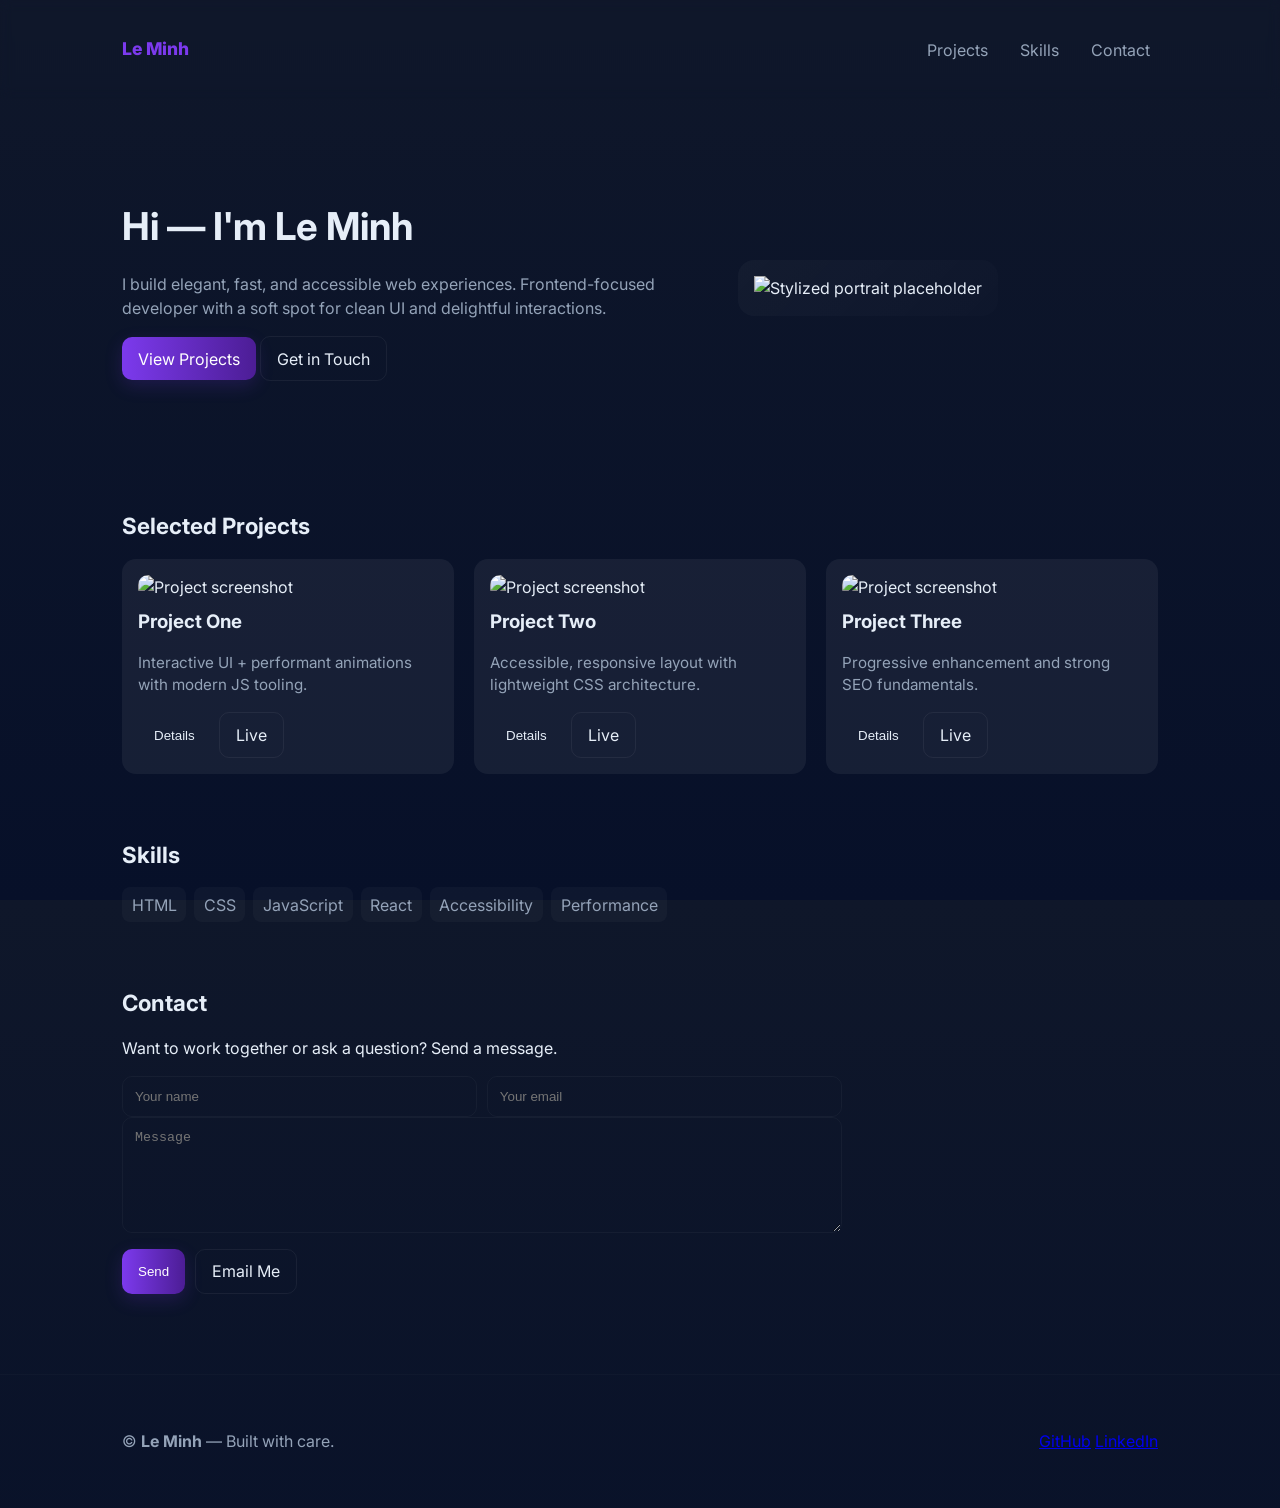
==== index.html @ 00bd438e "initial commit" ====
<!doctype html>
<html lang="en">
<head>
  <meta charset="utf-8" />
  <meta name="viewport" content="width=device-width,initial-scale=1" />
  <title>Le Minh — Portfolio</title>
  <meta name="description" content="Portfolio showcasing projects, skills and contact information." />
  <link rel="preconnect" href="https://fonts.gstatic.com" crossorigin>
  <link href="https://fonts.googleapis.com/css2?family=Inter:wght@300;400;600;800&display=swap" rel="stylesheet">
  <link rel="stylesheet" href="css/styles.css">
</head>
<body>
  <header class="site-header">
    <div class="container header-inner">
      <a class="brand" href="#">Le Minh</a>
      <nav class="nav" id="nav">
        <a href="#projects">Projects</a>
        <a href="#skills">Skills</a>
        <a href="#contact">Contact</a>
      </nav>
      <button id="navToggle" class="nav-toggle" aria-label="Toggle navigation">☰</button>
    </div>
  </header>

  <main>
    <section class="hero">
      <div class="container hero-inner">
        <div class="hero-left">
          <h1 class="name">Hi — I'm Le Minh</h1>
          <p class="lead">I build elegant, fast, and accessible web experiences. Frontend-focused developer with a soft spot for clean UI and delightful interactions.</p>
          <div class="hero-ctas">
            <a class="btn primary" href="#projects">View Projects</a>
            <a class="btn ghost" href="#contact">Get in Touch</a>
          </div>
        </div>
        <div class="hero-right">
          <img src="assets/placeholder.svg" alt="Stylized portrait placeholder" class="hero-illustration">
        </div>
      </div>
    </section>

    <section id="projects" class="projects">
      <div class="container">
        <h2 class="section-title">Selected Projects</h2>
        <div class="projects-grid">
          <article class="card">
            <img src="assets/placeholder.svg" alt="Project screenshot">
            <h3>Project One</h3>
            <p>Interactive UI + performant animations with modern JS tooling.</p>
            <div class="card-actions">
              <button class="btn" data-project="1">Details</button>
              <a class="btn ghost" href="#" target="_blank" rel="noopener">Live</a>
            </div>
          </article>

          <article class="card">
            <img src="assets/placeholder.svg" alt="Project screenshot">
            <h3>Project Two</h3>
            <p>Accessible, responsive layout with lightweight CSS architecture.</p>
            <div class="card-actions">
              <button class="btn" data-project="2">Details</button>
              <a class="btn ghost" href="#" target="_blank" rel="noopener">Live</a>
            </div>
          </article>

          <article class="card">
            <img src="assets/placeholder.svg" alt="Project screenshot">
            <h3>Project Three</h3>
            <p>Progressive enhancement and strong SEO fundamentals.</p>
            <div class="card-actions">
              <button class="btn" data-project="3">Details</button>
              <a class="btn ghost" href="#" target="_blank" rel="noopener">Live</a>
            </div>
          </article>
        </div>
      </div>
    </section>

    <section id="skills" class="skills">
      <div class="container">
        <h2 class="section-title">Skills</h2>
        <div class="skills-list">
          <span class="skill">HTML</span>
          <span class="skill">CSS</span>
          <span class="skill">JavaScript</span>
          <span class="skill">React</span>
          <span class="skill">Accessibility</span>
          <span class="skill">Performance</span>
        </div>
      </div>
    </section>

    <section id="contact" class="contact">
      <div class="container">
        <h2 class="section-title">Contact</h2>
        <p>Want to work together or ask a question? Send a message.</p>
        <form class="contact-form" action="mailto:your-email@example.com" method="post" enctype="text/plain">
          <div class="field-row">
            <input type="text" name="name" placeholder="Your name" required>
            <input type="email" name="email" placeholder="Your email" required>
          </div>
          <textarea name="message" rows="6" placeholder="Message" required></textarea>
          <div class="form-actions">
            <button class="btn primary" type="submit">Send</button>
            <a class="btn ghost" href="mailto:your-email@example.com">Email Me</a>
          </div>
        </form>
      </div>
    </section>
  </main>

  <footer class="site-footer">
    <div class="container footer-inner">
      <span>© <strong>Le Minh</strong> — Built with care.</span>
      <div class="socials">
        <a href="#" aria-label="GitHub">GitHub</a>
        <a href="#" aria-label="LinkedIn">LinkedIn</a>
      </div>
    </div>
  </footer>

  <script src="js/script.js"></script>
</body>
</html>
---- css/styles.css ----
:root{
  --bg-1: #0f172a;
  --bg-2: #071029;
  --accent: #7c3aed;
  --muted: #94a3b8;
  --glass: rgba(255,255,255,0.06);
  --radius: 14px;
  --container: 1100px;
  font-family: 'Inter', system-ui, -apple-system, 'Segoe UI', Roboto, 'Helvetica Neue', Arial;
}
*{box-sizing:border-box}
html,body{height:100%}
body{margin:0;background:linear-gradient(180deg,var(--bg-1),var(--bg-2));color:#e6eef8;line-height:1.5}
.container{max-width:var(--container);margin:0 auto;padding:2rem}
.site-header{backdrop-filter:blur(6px);}
.header-inner{display:flex;align-items:center;justify-content:space-between}
.brand{font-weight:800;color:var(--accent);text-decoration:none;font-size:1.1rem}
.nav{display:flex;gap:1rem}
.nav a{color:var(--muted);text-decoration:none;padding:.35rem .5rem;border-radius:8px}
.nav a:hover{color:#fff;background:rgba(255,255,255,0.03)}
.nav-toggle{display:none;background:none;border:0;color:var(--muted);font-size:1.4rem}

.hero{padding:4rem 0}
.hero-inner{display:grid;grid-template-columns:1fr 420px;gap:2rem;align-items:center}
.name{font-size:2.4rem;margin:.2rem 0}
.lead{color:var(--muted);max-width:56ch}
.hero-illustration{width:100%;border-radius:16px;background:linear-gradient(135deg,rgba(255,255,255,0.03),rgba(255,255,255,0.01));padding:1rem}
.btn{display:inline-block;padding:.6rem 1rem;border-radius:10px;border:0;background:transparent;color:inherit;cursor:pointer;text-decoration:none}
.btn.primary{background:linear-gradient(90deg,var(--accent),#4c1d95);box-shadow:0 6px 18px rgba(124,58,237,0.18);color:white}
.btn.ghost{border:1px solid rgba(255,255,255,0.06)}

.section-title{font-size:1.4rem;margin:0 0 1rem 0}
.projects-grid{display:grid;grid-template-columns:repeat(3,1fr);gap:1.25rem}
.card{background:var(--glass);padding:1rem;border-radius:var(--radius);transition:transform .22s ease,box-shadow .22s ease}
.card img{width:100%;height:140px;object-fit:cover;border-radius:10px}
.card h3{margin:.6rem 0 .25rem}
.card p{color:var(--muted);font-size:.95rem}
.card:hover{transform:translateY(-6px);box-shadow:0 14px 40px rgba(2,6,23,0.6)}
.card-actions{display:flex;gap:.5rem;margin-top:.6rem}

.skills-list{display:flex;flex-wrap:wrap;gap:.5rem}
.skill{background:rgba(255,255,255,0.03);padding:.35rem .6rem;border-radius:8px;color:var(--muted)}

.contact-form{max-width:720px;margin-top:1rem}
.field-row{display:flex;gap:.6rem}
.contact-form input,.contact-form textarea{width:100%;padding:.75rem;border-radius:10px;border:1px solid rgba(255,255,255,0.04);background:transparent;color:inherit}
.form-actions{display:flex;gap:.6rem;margin-top:.6rem}

.site-footer{padding:1.4rem 0;border-top:1px solid rgba(255,255,255,0.02);margin-top:3rem}
.footer-inner{display:flex;justify-content:space-between;align-items:center;color:var(--muted)}

@media (max-width:980px){
  .hero-inner{grid-template-columns:1fr}
  .projects-grid{grid-template-columns:repeat(2,1fr)}
}
@media (max-width:640px){
  .nav{display:none}
  .nav-toggle{display:block}
  .projects-grid{grid-template-columns:1fr}
  .header-inner{gap:1rem}
  .container{padding:1rem}
}

/* small entrance animation */
.hero, .projects, .skills, .contact{animation:fadeUp .6s ease both}
@keyframes fadeUp{from{opacity:0;transform:translateY(8px)}to{opacity:1;transform:none}}
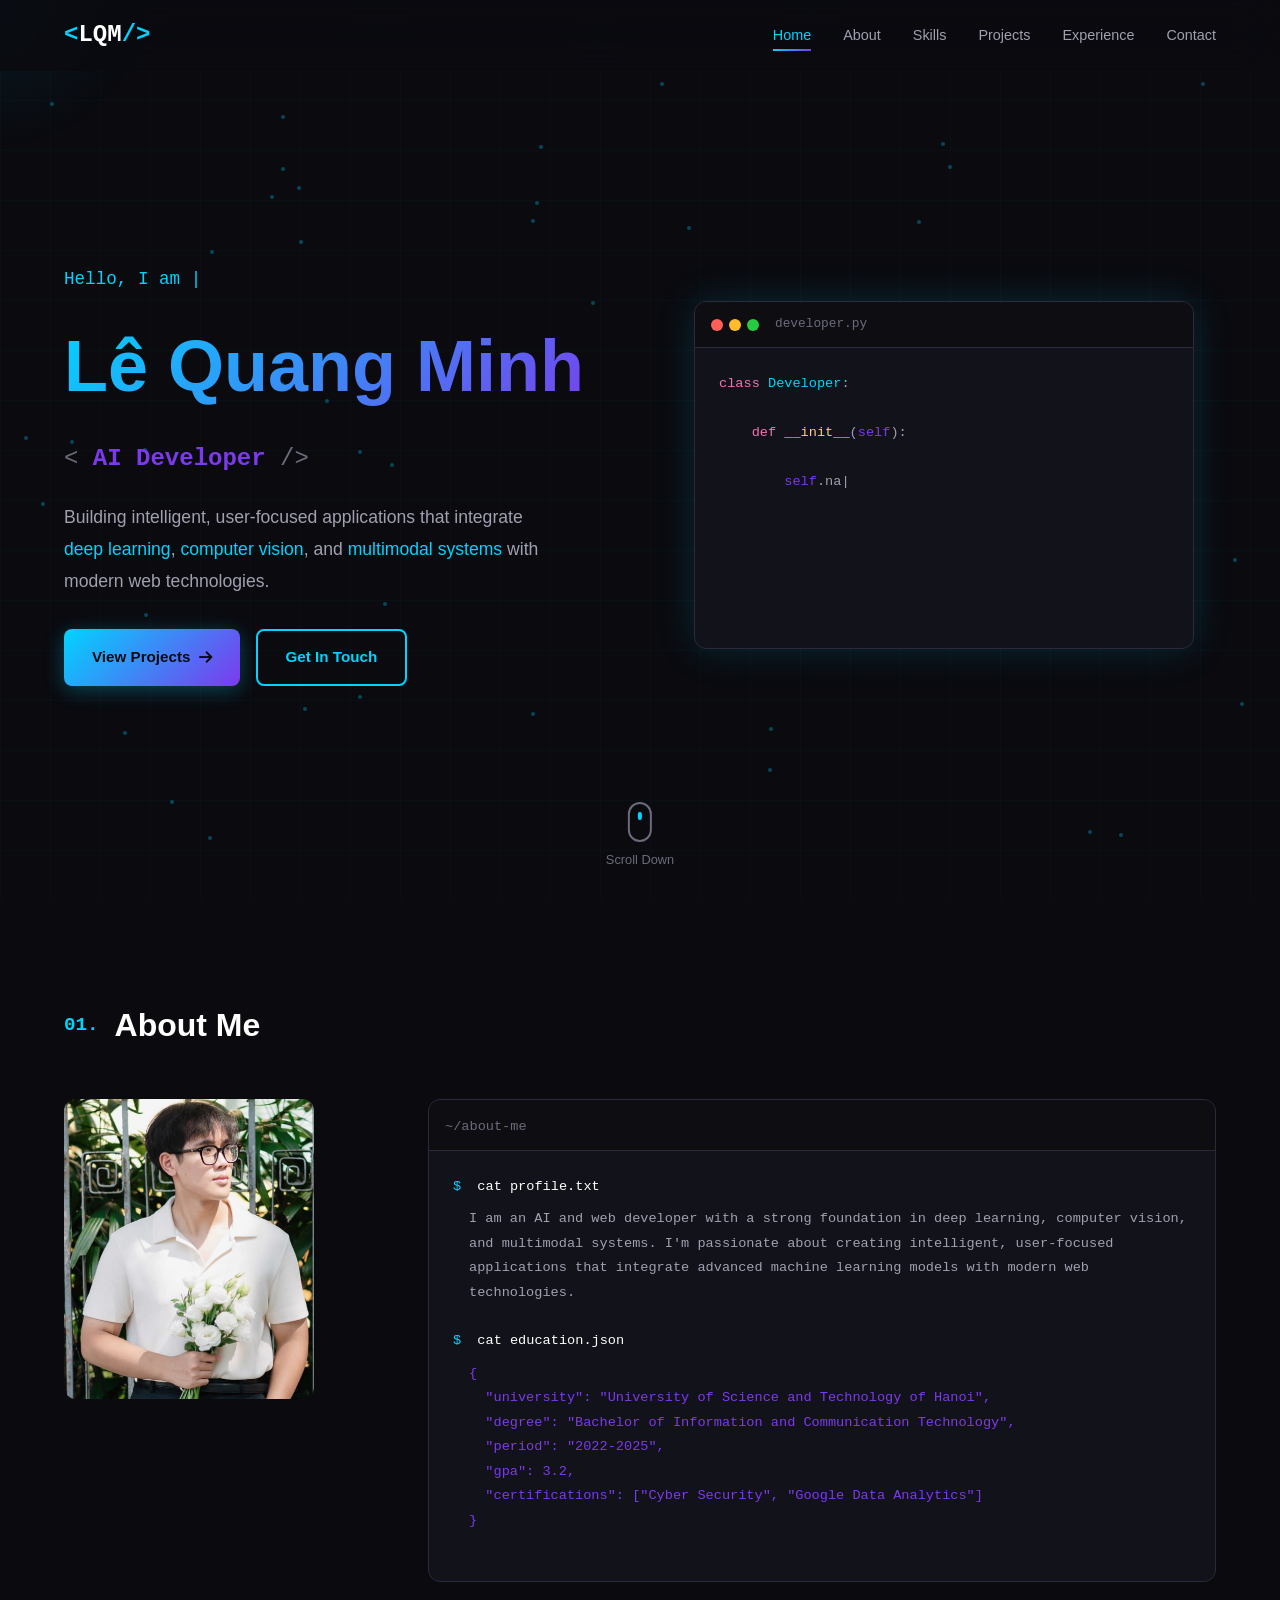
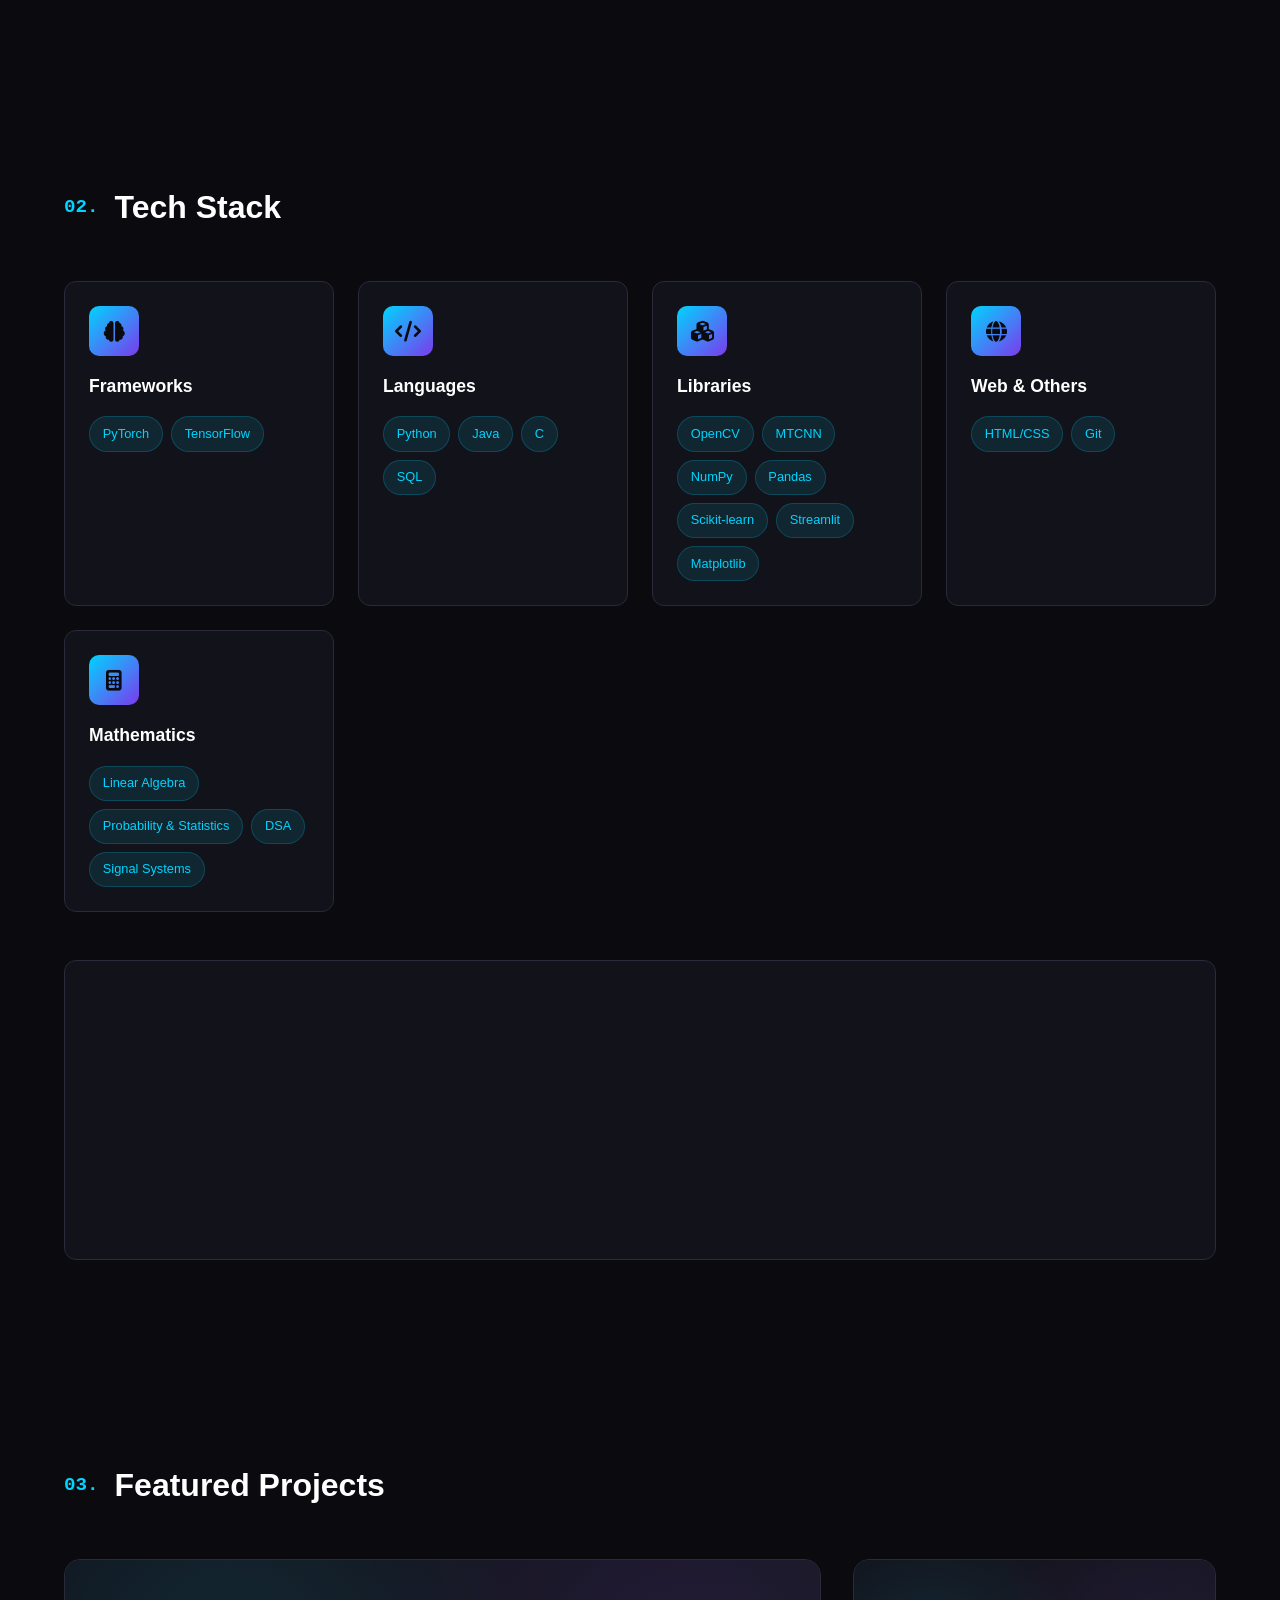
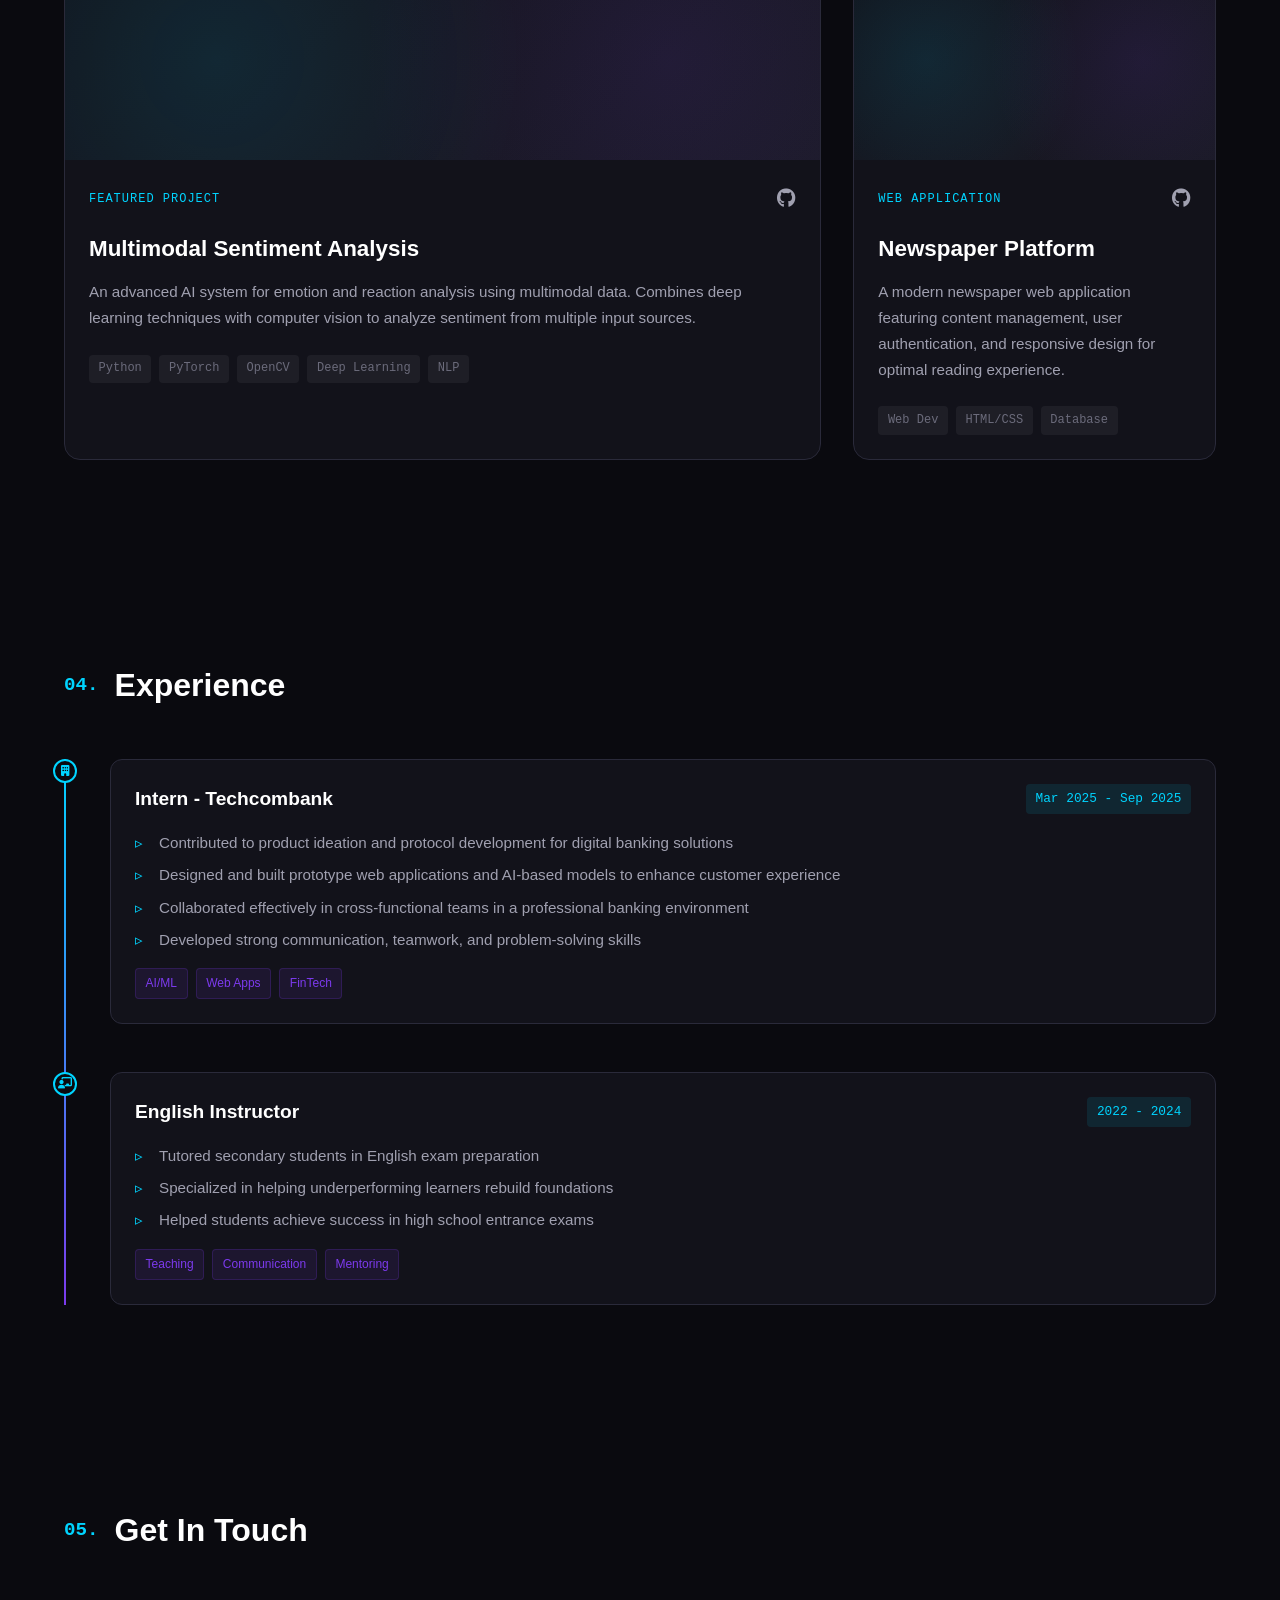
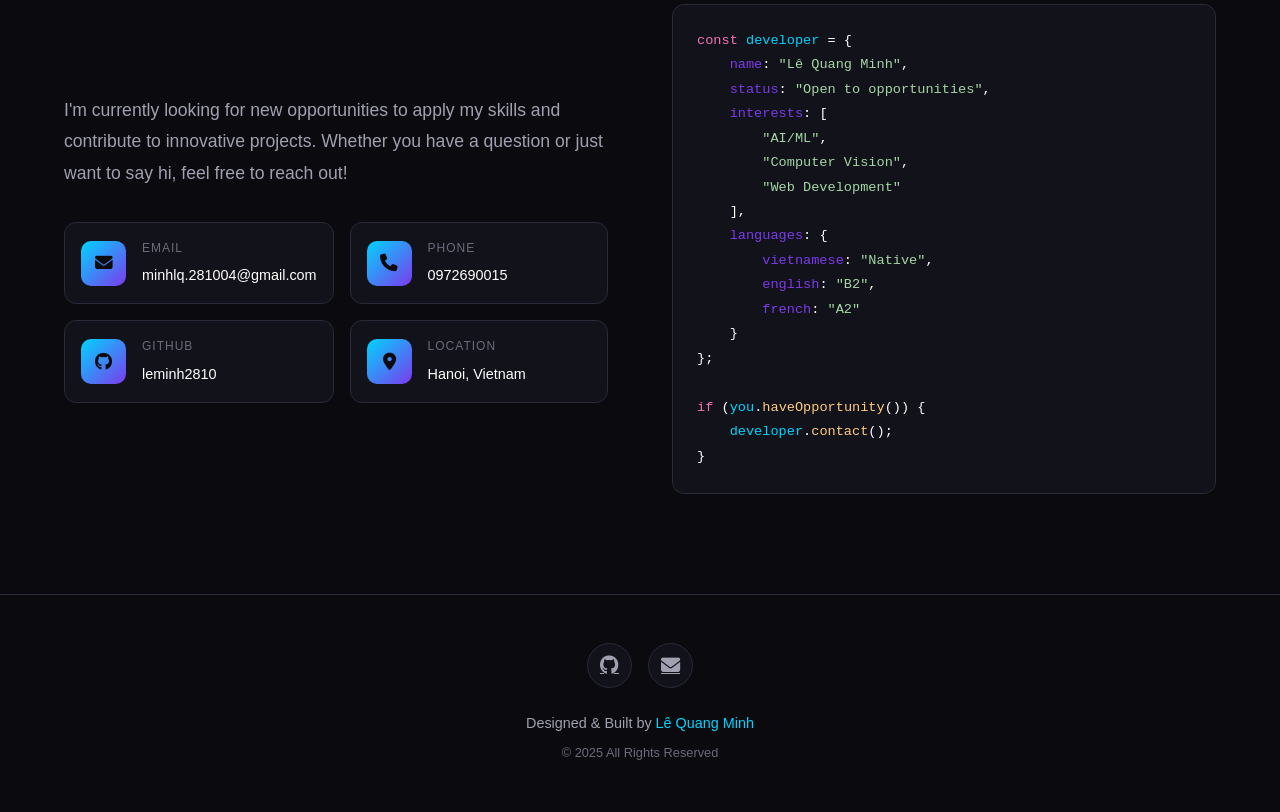
==== commit 73be90d5: "Inital Commit" ====
--- a/index.html
+++ b/index.html
@@ -1,124 +1,449 @@
-<!doctype html>
+<!DOCTYPE html>
 <html lang="en">
 <head>
-  <meta charset="utf-8" />
-  <meta name="viewport" content="width=device-width,initial-scale=1" />
-  <title>Le Minh — Portfolio</title>
-  <meta name="description" content="Portfolio showcasing projects, skills and contact information." />
-  <link rel="preconnect" href="https://fonts.gstatic.com" crossorigin>
-  <link href="https://fonts.googleapis.com/css2?family=Inter:wght@300;400;600;800&display=swap" rel="stylesheet">
-  <link rel="stylesheet" href="css/styles.css">
+    <meta charset="UTF-8">
+    <meta name="viewport" content="width=device-width, initial-scale=1.0">
+    <title>Lê Quang Minh | AI & Web Developer</title>
+    <link rel="stylesheet" href="styles.css">
+    <link href="https://fonts.googleapis.com/css2?family=Space+Grotesk:wght@300;400;500;600;700&family=JetBrains+Mono:wght@400;500&display=swap" rel="stylesheet">
+    <link rel="stylesheet" href="https://cdnjs.cloudflare.com/ajax/libs/font-awesome/6.4.0/css/all.min.css">
 </head>
 <body>
-  <header class="site-header">
-    <div class="container header-inner">
-      <a class="brand" href="#">Le Minh</a>
-      <nav class="nav" id="nav">
-        <a href="#projects">Projects</a>
-        <a href="#skills">Skills</a>
-        <a href="#contact">Contact</a>
-      </nav>
-      <button id="navToggle" class="nav-toggle" aria-label="Toggle navigation">☰</button>
+    <!-- Animated Background -->
+    <div class="bg-animation">
+        <div class="particles" id="particles"></div>
+        <div class="grid-overlay"></div>
     </div>
-  </header>
-
-  <main>
-    <section class="hero">
-      <div class="container hero-inner">
-        <div class="hero-left">
-          <h1 class="name">Hi — I'm Le Minh</h1>
-          <p class="lead">I build elegant, fast, and accessible web experiences. Frontend-focused developer with a soft spot for clean UI and delightful interactions.</p>
-          <div class="hero-ctas">
-            <a class="btn primary" href="#projects">View Projects</a>
-            <a class="btn ghost" href="#contact">Get in Touch</a>
-          </div>
-        </div>
-        <div class="hero-right">
-          <img src="assets/placeholder.svg" alt="Stylized portrait placeholder" class="hero-illustration">
-        </div>
-      </div>
-    </section>
-
-    <section id="projects" class="projects">
-      <div class="container">
-        <h2 class="section-title">Selected Projects</h2>
-        <div class="projects-grid">
-          <article class="card">
-            <img src="assets/placeholder.svg" alt="Project screenshot">
-            <h3>Project One</h3>
-            <p>Interactive UI + performant animations with modern JS tooling.</p>
-            <div class="card-actions">
-              <button class="btn" data-project="1">Details</button>
-              <a class="btn ghost" href="#" target="_blank" rel="noopener">Live</a>
-            </div>
-          </article>
-
-          <article class="card">
-            <img src="assets/placeholder.svg" alt="Project screenshot">
-            <h3>Project Two</h3>
-            <p>Accessible, responsive layout with lightweight CSS architecture.</p>
-            <div class="card-actions">
-              <button class="btn" data-project="2">Details</button>
-              <a class="btn ghost" href="#" target="_blank" rel="noopener">Live</a>
-            </div>
-          </article>
-
-          <article class="card">
-            <img src="assets/placeholder.svg" alt="Project screenshot">
-            <h3>Project Three</h3>
-            <p>Progressive enhancement and strong SEO fundamentals.</p>
-            <div class="card-actions">
-              <button class="btn" data-project="3">Details</button>
-              <a class="btn ghost" href="#" target="_blank" rel="noopener">Live</a>
-            </div>
-          </article>
-        </div>
-      </div>
-    </section>
-
-    <section id="skills" class="skills">
-      <div class="container">
-        <h2 class="section-title">Skills</h2>
-        <div class="skills-list">
-          <span class="skill">HTML</span>
-          <span class="skill">CSS</span>
-          <span class="skill">JavaScript</span>
-          <span class="skill">React</span>
-          <span class="skill">Accessibility</span>
-          <span class="skill">Performance</span>
-        </div>
-      </div>
-    </section>
-
-    <section id="contact" class="contact">
-      <div class="container">
-        <h2 class="section-title">Contact</h2>
-        <p>Want to work together or ask a question? Send a message.</p>
-        <form class="contact-form" action="mailto:your-email@example.com" method="post" enctype="text/plain">
-          <div class="field-row">
-            <input type="text" name="name" placeholder="Your name" required>
-            <input type="email" name="email" placeholder="Your email" required>
-          </div>
-          <textarea name="message" rows="6" placeholder="Message" required></textarea>
-          <div class="form-actions">
-            <button class="btn primary" type="submit">Send</button>
-            <a class="btn ghost" href="mailto:your-email@example.com">Email Me</a>
-          </div>
-        </form>
-      </div>
-    </section>
-  </main>
-
-  <footer class="site-footer">
-    <div class="container footer-inner">
-      <span>© <strong>Le Minh</strong> — Built with care.</span>
-      <div class="socials">
-        <a href="#" aria-label="GitHub">GitHub</a>
-        <a href="#" aria-label="LinkedIn">LinkedIn</a>
-      </div>
-    </div>
-  </footer>
-
-  <script src="js/script.js"></script>
+
+    <!-- Navigation -->
+    <nav class="navbar" id="navbar">
+        <div class="nav-logo">
+            <span class="logo-bracket">&lt;</span>LQM<span class="logo-bracket">/&gt;</span>
+        </div>
+        <ul class="nav-links">
+            <li><a href="#home" class="nav-link active">Home</a></li>
+            <li><a href="#about" class="nav-link">About</a></li>
+            <li><a href="#skills" class="nav-link">Skills</a></li>
+            <li><a href="#projects" class="nav-link">Projects</a></li>
+            <li><a href="#experience" class="nav-link">Experience</a></li>
+            <li><a href="#contact" class="nav-link">Contact</a></li>
+        </ul>
+        <div class="nav-toggle" id="navToggle">
+            <span></span>
+            <span></span>
+            <span></span>
+        </div>
+    </nav>
+
+    <!-- Hero Section -->
+    <section id="home" class="hero">
+        <div class="hero-content">
+            <div class="hero-text">
+                <p class="hero-greeting">
+                    <span class="typing-text" id="greeting"></span>
+                    <span class="cursor">|</span>
+                </p>
+                <h1 class="hero-name glitch" data-text="Lê Quang Minh">Lê Quang Minh</h1>
+                <div class="hero-titles">
+                    <span class="title-tag">&lt;</span>
+                    <span class="rotating-title" id="rotatingTitle">AI Developer</span>
+                    <span class="title-tag">/&gt;</span>
+                </div>
+                <p class="hero-description">
+                    Building intelligent, user-focused applications that integrate 
+                    <span class="highlight">deep learning</span>, 
+                    <span class="highlight">computer vision</span>, and 
+                    <span class="highlight">multimodal systems</span> 
+                    with modern web technologies.
+                </p>
+                <div class="hero-cta">
+                    <a href="#projects" class="btn btn-primary">
+                        <span>View Projects</span>
+                        <i class="fas fa-arrow-right"></i>
+                    </a>
+                    <a href="#contact" class="btn btn-secondary">
+                        <span>Get In Touch</span>
+                    </a>
+                </div>
+            </div>
+            <div class="hero-visual">
+                <div class="code-window">
+                    <div class="window-header">
+                        <div class="window-dots">
+                            <span class="dot red"></span>
+                            <span class="dot yellow"></span>
+                            <span class="dot green"></span>
+                        </div>
+                        <span class="window-title">developer.py</span>
+                    </div>
+                    <div class="window-content">
+                        <pre><code id="codeAnimation"></code></pre>
+                    </div>
+                </div>
+            </div>
+        </div>
+        <div class="scroll-indicator">
+            <div class="mouse">
+                <div class="wheel"></div>
+            </div>
+            <span>Scroll Down</span>
+        </div>
+    </section>
+
+    <!-- About Section -->
+    <section id="about" class="about section">
+        <div class="container">
+            <h2 class="section-title">
+                <span class="title-number">01.</span>
+                About Me
+            </h2>
+            <div class="about-content">
+                <div class="about-image">
+                    <div class="image-frame">
+                        <div class="frame-corner top-left"></div>
+                        <div class="frame-corner top-right"></div>
+                        <div class="frame-corner bottom-left"></div>
+                        <div class="frame-corner bottom-right"></div>
+                        <img src="tacv.jpg" alt="Lê Quang Minh" class="profile-image">
+                    </div>
+                </div>
+                <div class="about-text">
+                    <div class="terminal-window">
+                        <div class="terminal-header">
+                            <span class="terminal-title">~/about-me</span>
+                        </div>
+                        <div class="terminal-body">
+                            <p><span class="prompt">$</span> cat profile.txt</p>
+                            <p class="output">
+                                I am an AI and web developer with a strong foundation in deep learning, 
+                                computer vision, and multimodal systems. I'm passionate about creating 
+                                intelligent, user-focused applications that integrate advanced machine 
+                                learning models with modern web technologies.
+                            </p>
+                            <p><span class="prompt">$</span> cat education.json</p>
+                            <div class="output json-output">
+                                <p>{</p>
+                                <p>&nbsp;&nbsp;"university": "University of Science and Technology of Hanoi",</p>
+                                <p>&nbsp;&nbsp;"degree": "Bachelor of Information and Communication Technology",</p>
+                                <p>&nbsp;&nbsp;"period": "2022-2025",</p>
+                                <p>&nbsp;&nbsp;"gpa": 3.2,</p>
+                                <p>&nbsp;&nbsp;"certifications": ["Cyber Security", "Google Data Analytics"]</p>
+                                <p>}</p>
+                            </div>
+                        </div>
+                    </div>
+                </div>
+            </div>
+        </div>
+    </section>
 </body>
 </html>
+
+    <!-- Skills Section -->
+    <section id="skills" class="skills section">
+        <div class="container">
+            <h2 class="section-title">
+                <span class="title-number">02.</span>
+                Tech Stack
+            </h2>
+            <div class="skills-grid">
+                <div class="skill-category" data-aos="fade-up">
+                    <div class="category-icon">
+                        <i class="fas fa-brain"></i>
+                    </div>
+                    <h3>Frameworks</h3>
+                    <div class="skill-tags">
+                        <span class="skill-tag" data-level="90">PyTorch</span>
+                        <span class="skill-tag" data-level="85">TensorFlow</span>
+                    </div>
+                </div>
+                <div class="skill-category" data-aos="fade-up" data-aos-delay="100">
+                    <div class="category-icon">
+                        <i class="fas fa-code"></i>
+                    </div>
+                    <h3>Languages</h3>
+                    <div class="skill-tags">
+                        <span class="skill-tag" data-level="95">Python</span>
+                        <span class="skill-tag" data-level="80">Java</span>
+                        <span class="skill-tag" data-level="75">C</span>
+                        <span class="skill-tag" data-level="85">SQL</span>
+                    </div>
+                </div>
+                <div class="skill-category" data-aos="fade-up" data-aos-delay="200">
+                    <div class="category-icon">
+                        <i class="fas fa-cubes"></i>
+                    </div>
+                    <h3>Libraries</h3>
+                    <div class="skill-tags">
+                        <span class="skill-tag" data-level="90">OpenCV</span>
+                        <span class="skill-tag" data-level="85">MTCNN</span>
+                        <span class="skill-tag" data-level="88">NumPy</span>
+                        <span class="skill-tag" data-level="85">Pandas</span>
+                        <span class="skill-tag" data-level="80">Scikit-learn</span>
+                        <span class="skill-tag" data-level="75">Streamlit</span>
+                        <span class="skill-tag" data-level="80">Matplotlib</span>
+                    </div>
+                </div>
+                <div class="skill-category" data-aos="fade-up" data-aos-delay="300">
+                    <div class="category-icon">
+                        <i class="fas fa-globe"></i>
+                    </div>
+                    <h3>Web & Others</h3>
+                    <div class="skill-tags">
+                        <span class="skill-tag" data-level="80">HTML/CSS</span>
+                        <span class="skill-tag" data-level="75">Git</span>
+                    </div>
+                </div>
+                <div class="skill-category" data-aos="fade-up" data-aos-delay="400">
+                    <div class="category-icon">
+                        <i class="fas fa-calculator"></i>
+                    </div>
+                    <h3>Mathematics</h3>
+                    <div class="skill-tags">
+                        <span class="skill-tag">Linear Algebra</span>
+                        <span class="skill-tag">Probability & Statistics</span>
+                        <span class="skill-tag">DSA</span>
+                        <span class="skill-tag">Signal Systems</span>
+                    </div>
+                </div>
+            </div>
+            
+            <!-- Interactive Skill Visualization -->
+            <div class="skill-visualization">
+                <canvas id="skillCanvas"></canvas>
+            </div>
+        </div>
+    </section>
+
+    <!-- Projects Section -->
+    <section id="projects" class="projects section">
+        <div class="container">
+            <h2 class="section-title">
+                <span class="title-number">03.</span>
+                Featured Projects
+            </h2>
+            <div class="projects-grid">
+                <!-- Project 1 -->
+                <div class="project-card featured" data-aos="fade-up">
+                    <div class="project-image">
+                        <div class="project-overlay">
+                            <div class="overlay-content">
+                                <i class="fas fa-brain"></i>
+                            </div>
+                        </div>
+                        <div class="project-bg-pattern"></div>
+                    </div>
+                    <div class="project-content">
+                        <div class="project-header">
+                            <span class="project-label">Featured Project</span>
+                            <div class="project-links">
+                                <a href="https://github.com/leminh2810/Mutimodal-Sentiment-Analysis-for-Emotion-and-Reaction" target="_blank" class="project-link" title="View on GitHub">
+                                    <i class="fab fa-github"></i>
+                                </a>
+                            </div>
+                        </div>
+                        <h3 class="project-title">Multimodal Sentiment Analysis</h3>
+                        <p class="project-description">
+                            An advanced AI system for emotion and reaction analysis using multimodal data. 
+                            Combines deep learning techniques with computer vision to analyze sentiment 
+                            from multiple input sources.
+                        </p>
+                        <div class="project-tech">
+                            <span>Python</span>
+                            <span>PyTorch</span>
+                            <span>OpenCV</span>
+                            <span>Deep Learning</span>
+                            <span>NLP</span>
+                        </div>
+                    </div>
+                </div>
+
+                <!-- Project 2 -->
+                <div class="project-card" data-aos="fade-up" data-aos-delay="100">
+                    <div class="project-image">
+                        <div class="project-overlay">
+                            <div class="overlay-content">
+                                <i class="fas fa-newspaper"></i>
+                            </div>
+                        </div>
+                        <div class="project-bg-pattern"></div>
+                    </div>
+                    <div class="project-content">
+                        <div class="project-header">
+                            <span class="project-label">Web Application</span>
+                            <div class="project-links">
+                                <a href="https://github.com/leminh2810/Newspaper" target="_blank" class="project-link" title="View on GitHub">
+                                    <i class="fab fa-github"></i>
+                                </a>
+                            </div>
+                        </div>
+                        <h3 class="project-title">Newspaper Platform</h3>
+                        <p class="project-description">
+                            A modern newspaper web application featuring content management, 
+                            user authentication, and responsive design for optimal reading experience.
+                        </p>
+                        <div class="project-tech">
+                            <span>Web Dev</span>
+                            <span>HTML/CSS</span>
+                            <span>Database</span>
+                        </div>
+                    </div>
+                </div>
+            </div>
+        </div>
+    </section>
+
+    <!-- Experience Section -->
+    <section id="experience" class="experience section">
+        <div class="container">
+            <h2 class="section-title">
+                <span class="title-number">04.</span>
+                Experience
+            </h2>
+            <div class="timeline">
+                <div class="timeline-item" data-aos="fade-right">
+                    <div class="timeline-marker">
+                        <i class="fas fa-building"></i>
+                    </div>
+                    <div class="timeline-content">
+                        <div class="timeline-header">
+                            <h3>Intern - Techcombank</h3>
+                            <span class="timeline-date">Mar 2025 - Sep 2025</span>
+                        </div>
+                        <ul class="timeline-details">
+                            <li>Contributed to product ideation and protocol development for digital banking solutions</li>
+                            <li>Designed and built prototype web applications and AI-based models to enhance customer experience</li>
+                            <li>Collaborated effectively in cross-functional teams in a professional banking environment</li>
+                            <li>Developed strong communication, teamwork, and problem-solving skills</li>
+                        </ul>
+                        <div class="timeline-tags">
+                            <span>AI/ML</span>
+                            <span>Web Apps</span>
+                            <span>FinTech</span>
+                        </div>
+                    </div>
+                </div>
+                <div class="timeline-item" data-aos="fade-left">
+                    <div class="timeline-marker">
+                        <i class="fas fa-chalkboard-teacher"></i>
+                    </div>
+                    <div class="timeline-content">
+                        <div class="timeline-header">
+                            <h3>English Instructor</h3>
+                            <span class="timeline-date">2022 - 2024</span>
+                        </div>
+                        <ul class="timeline-details">
+                            <li>Tutored secondary students in English exam preparation</li>
+                            <li>Specialized in helping underperforming learners rebuild foundations</li>
+                            <li>Helped students achieve success in high school entrance exams</li>
+                        </ul>
+                        <div class="timeline-tags">
+                            <span>Teaching</span>
+                            <span>Communication</span>
+                            <span>Mentoring</span>
+                        </div>
+                    </div>
+                </div>
+            </div>
+        </div>
+    </section>
+
+    <!-- Contact Section -->
+    <section id="contact" class="contact section">
+        <div class="container">
+            <h2 class="section-title">
+                <span class="title-number">05.</span>
+                Get In Touch
+            </h2>
+            <div class="contact-content">
+                <div class="contact-info">
+                    <p class="contact-intro">
+                        I'm currently looking for new opportunities to apply my skills and contribute to innovative projects. 
+                        Whether you have a question or just want to say hi, feel free to reach out!
+                    </p>
+                    <div class="contact-cards">
+                        <a href="mailto:minhlq.281004@gmail.com" class="contact-card">
+                            <div class="card-icon">
+                                <i class="fas fa-envelope"></i>
+                            </div>
+                            <div class="card-content">
+                                <span class="card-label">Email</span>
+                                <span class="card-value">minhlq.281004@gmail.com</span>
+                            </div>
+                        </a>
+                        <a href="tel:0972690015" class="contact-card">
+                            <div class="card-icon">
+                                <i class="fas fa-phone"></i>
+                            </div>
+                            <div class="card-content">
+                                <span class="card-label">Phone</span>
+                                <span class="card-value">0972690015</span>
+                            </div>
+                        </a>
+                        <a href="https://github.com/leminh2810" target="_blank" class="contact-card">
+                            <div class="card-icon">
+                                <i class="fab fa-github"></i>
+                            </div>
+                            <div class="card-content">
+                                <span class="card-label">GitHub</span>
+                                <span class="card-value">leminh2810</span>
+                            </div>
+                        </a>
+                        <div class="contact-card">
+                            <div class="card-icon">
+                                <i class="fas fa-map-marker-alt"></i>
+                            </div>
+                            <div class="card-content">
+                                <span class="card-label">Location</span>
+                                <span class="card-value">Hanoi, Vietnam</span>
+                            </div>
+                        </div>
+                    </div>
+                </div>
+                <div class="contact-visual">
+                    <div class="code-block">
+                        <pre><code><span class="keyword">const</span> <span class="variable">developer</span> = {
+    <span class="property">name</span>: <span class="string">"Lê Quang Minh"</span>,
+    <span class="property">status</span>: <span class="string">"Open to opportunities"</span>,
+    <span class="property">interests</span>: [
+        <span class="string">"AI/ML"</span>,
+        <span class="string">"Computer Vision"</span>,
+        <span class="string">"Web Development"</span>
+    ],
+    <span class="property">languages</span>: {
+        <span class="property">vietnamese</span>: <span class="string">"Native"</span>,
+        <span class="property">english</span>: <span class="string">"B2"</span>,
+        <span class="property">french</span>: <span class="string">"A2"</span>
+    }
+};
+
+<span class="keyword">if</span> (<span class="variable">you</span>.<span class="method">haveOpportunity</span>()) {
+    <span class="variable">developer</span>.<span class="method">contact</span>();
+}</code></pre>
+                    </div>
+                </div>
+            </div>
+        </div>
+    </section>
+
+    <!-- Footer -->
+    <footer class="footer">
+        <div class="footer-content">
+            <div class="social-links">
+                <a href="https://github.com/leminh2810" target="_blank" class="social-link">
+                    <i class="fab fa-github"></i>
+                </a>
+                <a href="mailto:minhlq.281004@gmail.com" class="social-link">
+                    <i class="fas fa-envelope"></i>
+                </a>
+            </div>
+            <p class="footer-text">
+                Designed & Built by <span class="highlight">Lê Quang Minh</span>
+            </p>
+            <p class="footer-copyright">© 2025 All Rights Reserved</p>
+        </div>
+    </footer>
+
+    <script src="script.js"></script>
+</body>
+</html>
--- a/styles.css
+++ b/styles.css
@@ -0,0 +1,1108 @@
+/* ===== CSS Variables ===== */
+:root {
+    --primary: #00d4ff;
+    --primary-dark: #00a8cc;
+    --secondary: #7c3aed;
+    --accent: #f472b6;
+    --bg-dark: #0a0a0f;
+    --bg-card: #12121a;
+    --bg-card-hover: #1a1a25;
+    --text-primary: #ffffff;
+    --text-secondary: #a0a0b0;
+    --text-muted: #6b6b7b;
+    --border: #2a2a3a;
+    --gradient-1: linear-gradient(135deg, #00d4ff 0%, #7c3aed 100%);
+    --gradient-2: linear-gradient(135deg, #7c3aed 0%, #f472b6 100%);
+    --shadow-glow: 0 0 40px rgba(0, 212, 255, 0.15);
+    --transition: all 0.3s cubic-bezier(0.4, 0, 0.2, 1);
+}
+
+/* ===== Reset & Base ===== */
+*, *::before, *::after {
+    margin: 0;
+    padding: 0;
+    box-sizing: border-box;
+}
+
+html {
+    scroll-behavior: smooth;
+    scroll-padding-top: 80px;
+}
+
+body {
+    font-family: 'Space Grotesk', sans-serif;
+    background: var(--bg-dark);
+    color: var(--text-primary);
+    line-height: 1.6;
+    overflow-x: hidden;
+}
+
+::selection {
+    background: var(--primary);
+    color: var(--bg-dark);
+}
+
+/* ===== Background Animation ===== */
+.bg-animation {
+    position: fixed;
+    top: 0;
+    left: 0;
+    width: 100%;
+    height: 100%;
+    z-index: -1;
+    overflow: hidden;
+}
+
+.particles {
+    position: absolute;
+    width: 100%;
+    height: 100%;
+}
+
+.particle {
+    position: absolute;
+    width: 4px;
+    height: 4px;
+    background: var(--primary);
+    border-radius: 50%;
+    opacity: 0.3;
+    animation: float 15s infinite ease-in-out;
+}
+
+@keyframes float {
+    0%, 100% { transform: translateY(0) translateX(0); opacity: 0.3; }
+    50% { transform: translateY(-100px) translateX(50px); opacity: 0.8; }
+}
+
+.grid-overlay {
+    position: absolute;
+    width: 100%;
+    height: 100%;
+    background-image: 
+        linear-gradient(rgba(0, 212, 255, 0.03) 1px, transparent 1px),
+        linear-gradient(90deg, rgba(0, 212, 255, 0.03) 1px, transparent 1px);
+    background-size: 50px 50px;
+    animation: gridMove 20s linear infinite;
+}
+
+@keyframes gridMove {
+    0% { transform: perspective(500px) rotateX(60deg) translateY(0); }
+    100% { transform: perspective(500px) rotateX(60deg) translateY(50px); }
+}
+
+/* ===== Navigation ===== */
+.navbar {
+    position: fixed;
+    top: 0;
+    left: 0;
+    width: 100%;
+    padding: 1rem 5%;
+    display: flex;
+    justify-content: space-between;
+    align-items: center;
+    z-index: 1000;
+    background: rgba(10, 10, 15, 0.8);
+    backdrop-filter: blur(20px);
+    border-bottom: 1px solid transparent;
+    transition: var(--transition);
+}
+
+.navbar.scrolled {
+    border-bottom-color: var(--border);
+    box-shadow: var(--shadow-glow);
+}
+
+.nav-logo {
+    font-size: 1.5rem;
+    font-weight: 700;
+    font-family: 'JetBrains Mono', monospace;
+}
+
+.logo-bracket {
+    color: var(--primary);
+}
+
+.nav-links {
+    display: flex;
+    list-style: none;
+    gap: 2rem;
+}
+
+.nav-link {
+    color: var(--text-secondary);
+    text-decoration: none;
+    font-size: 0.9rem;
+    font-weight: 500;
+    position: relative;
+    padding: 0.5rem 0;
+    transition: var(--transition);
+}
+
+.nav-link::after {
+    content: '';
+    position: absolute;
+    bottom: 0;
+    left: 0;
+    width: 0;
+    height: 2px;
+    background: var(--gradient-1);
+    transition: var(--transition);
+}
+
+.nav-link:hover, .nav-link.active {
+    color: var(--primary);
+}
+
+.nav-link:hover::after, .nav-link.active::after {
+    width: 100%;
+}
+
+.nav-toggle {
+    display: none;
+    flex-direction: column;
+    gap: 5px;
+    cursor: pointer;
+}
+
+.nav-toggle span {
+    width: 25px;
+    height: 2px;
+    background: var(--text-primary);
+    transition: var(--transition);
+}
+
+/* ===== Hero Section ===== */
+.hero {
+    min-height: 100vh;
+    display: flex;
+    flex-direction: column;
+    justify-content: center;
+    padding: 100px 5% 50px;
+    position: relative;
+}
+
+.hero-content {
+    display: grid;
+    grid-template-columns: 1fr 1fr;
+    gap: 4rem;
+    align-items: center;
+    max-width: 1400px;
+    margin: 0 auto;
+    width: 100%;
+}
+
+.hero-greeting {
+    font-family: 'JetBrains Mono', monospace;
+    color: var(--primary);
+    font-size: 1.1rem;
+    margin-bottom: 1rem;
+}
+
+.cursor {
+    animation: blink 1s infinite;
+}
+
+@keyframes blink {
+    0%, 50% { opacity: 1; }
+    51%, 100% { opacity: 0; }
+}
+
+.hero-name {
+    font-size: clamp(2.5rem, 6vw, 4.5rem);
+    font-weight: 700;
+    margin-bottom: 1rem;
+    background: var(--gradient-1);
+    -webkit-background-clip: text;
+    -webkit-text-fill-color: transparent;
+    background-clip: text;
+}
+
+.glitch {
+    position: relative;
+}
+
+.glitch:hover::before,
+.glitch:hover::after {
+    content: attr(data-text);
+    position: absolute;
+    top: 0;
+    left: 0;
+    width: 100%;
+    height: 100%;
+    background: var(--bg-dark);
+}
+
+.glitch:hover::before {
+    left: 2px;
+    text-shadow: -2px 0 var(--accent);
+    animation: glitch-1 0.3s infinite linear alternate-reverse;
+}
+
+.glitch:hover::after {
+    left: -2px;
+    text-shadow: 2px 0 var(--secondary);
+    animation: glitch-2 0.3s infinite linear alternate-reverse;
+}
+
+@keyframes glitch-1 {
+    0% { clip-path: inset(20% 0 60% 0); }
+    100% { clip-path: inset(50% 0 30% 0); }
+}
+
+@keyframes glitch-2 {
+    0% { clip-path: inset(60% 0 20% 0); }
+    100% { clip-path: inset(30% 0 50% 0); }
+}
+
+.hero-titles {
+    font-family: 'JetBrains Mono', monospace;
+    font-size: 1.5rem;
+    margin-bottom: 1.5rem;
+}
+
+.title-tag {
+    color: var(--text-muted);
+}
+
+.rotating-title {
+    color: var(--secondary);
+    font-weight: 600;
+}
+
+.hero-description {
+    color: var(--text-secondary);
+    font-size: 1.1rem;
+    max-width: 500px;
+    margin-bottom: 2rem;
+    line-height: 1.8;
+}
+
+.highlight {
+    color: var(--primary);
+    font-weight: 500;
+}
+
+.hero-cta {
+    display: flex;
+    gap: 1rem;
+    flex-wrap: wrap;
+}
+
+/* ===== Buttons ===== */
+.btn {
+    display: inline-flex;
+    align-items: center;
+    gap: 0.5rem;
+    padding: 0.875rem 1.75rem;
+    border-radius: 8px;
+    font-weight: 600;
+    font-size: 0.95rem;
+    text-decoration: none;
+    transition: var(--transition);
+    cursor: pointer;
+    border: none;
+}
+
+.btn-primary {
+    background: var(--gradient-1);
+    color: var(--bg-dark);
+    box-shadow: 0 4px 20px rgba(0, 212, 255, 0.3);
+}
+
+.btn-primary:hover {
+    transform: translateY(-3px);
+    box-shadow: 0 8px 30px rgba(0, 212, 255, 0.4);
+}
+
+.btn-primary i {
+    transition: var(--transition);
+}
+
+.btn-primary:hover i {
+    transform: translateX(5px);
+}
+
+.btn-secondary {
+    background: transparent;
+    color: var(--primary);
+    border: 2px solid var(--primary);
+}
+
+.btn-secondary:hover {
+    background: rgba(0, 212, 255, 0.1);
+    transform: translateY(-3px);
+}
+
+/* ===== Code Window ===== */
+.hero-visual {
+    display: flex;
+    justify-content: center;
+}
+
+.code-window {
+    background: var(--bg-card);
+    border-radius: 12px;
+    border: 1px solid var(--border);
+    overflow: hidden;
+    width: 100%;
+    max-width: 500px;
+    box-shadow: var(--shadow-glow);
+    animation: floatWindow 6s ease-in-out infinite;
+}
+
+@keyframes floatWindow {
+    0%, 100% { transform: translateY(0); }
+    50% { transform: translateY(-10px); }
+}
+
+.window-header {
+    display: flex;
+    align-items: center;
+    gap: 1rem;
+    padding: 0.75rem 1rem;
+    background: rgba(0, 0, 0, 0.3);
+    border-bottom: 1px solid var(--border);
+}
+
+.window-dots {
+    display: flex;
+    gap: 6px;
+}
+
+.dot {
+    width: 12px;
+    height: 12px;
+    border-radius: 50%;
+}
+
+.dot.red { background: #ff5f56; }
+.dot.yellow { background: #ffbd2e; }
+.dot.green { background: #27ca40; }
+
+.window-title {
+    font-family: 'JetBrains Mono', monospace;
+    font-size: 0.8rem;
+    color: var(--text-muted);
+}
+
+.window-content {
+    padding: 1.5rem;
+    font-family: 'JetBrains Mono', monospace;
+    font-size: 0.85rem;
+    line-height: 1.8;
+    min-height: 300px;
+}
+
+.window-content code {
+    color: var(--text-secondary);
+}
+
+/* ===== Scroll Indicator ===== */
+.scroll-indicator {
+    position: absolute;
+    bottom: 30px;
+    left: 50%;
+    transform: translateX(-50%);
+    display: flex;
+    flex-direction: column;
+    align-items: center;
+    gap: 0.5rem;
+    color: var(--text-muted);
+    font-size: 0.8rem;
+    animation: bounce 2s infinite;
+}
+
+.mouse {
+    width: 24px;
+    height: 40px;
+    border: 2px solid var(--text-muted);
+    border-radius: 12px;
+    position: relative;
+}
+
+.wheel {
+    width: 4px;
+    height: 8px;
+    background: var(--primary);
+    border-radius: 2px;
+    position: absolute;
+    top: 8px;
+    left: 50%;
+    transform: translateX(-50%);
+    animation: scroll 2s infinite;
+}
+
+@keyframes scroll {
+    0% { opacity: 1; top: 8px; }
+    100% { opacity: 0; top: 20px; }
+}
+
+@keyframes bounce {
+    0%, 100% { transform: translateX(-50%) translateY(0); }
+    50% { transform: translateX(-50%) translateY(10px); }
+}
+
+/* ===== Sections ===== */
+.section {
+    padding: 100px 5%;
+    position: relative;
+}
+
+.container {
+    max-width: 1200px;
+    margin: 0 auto;
+}
+
+.section-title {
+    font-size: 2rem;
+    margin-bottom: 3rem;
+    display: flex;
+    align-items: center;
+    gap: 1rem;
+}
+
+.title-number {
+    font-family: 'JetBrains Mono', monospace;
+    color: var(--primary);
+    font-size: 1.2rem;
+}
+
+/* ===== About Section ===== */
+.about-content {
+    display: grid;
+    grid-template-columns: 300px 1fr;
+    gap: 4rem;
+    align-items: start;
+}
+
+.image-frame {
+    position: relative;
+    width: 250px;
+    height: 300px;
+    background: var(--bg-card);
+    border-radius: 12px;
+    display: flex;
+    align-items: center;
+    justify-content: center;
+}
+
+.frame-corner {
+    display: none;
+}
+
+.profile-placeholder {
+    font-size: 5rem;
+    color: var(--primary);
+    opacity: 0.5;
+}
+
+.profile-image {
+    width: 100%;
+    height: 100%;
+    object-fit: cover;
+    border-radius: 12px;
+    filter: grayscale(20%);
+    transition: var(--transition);
+}
+
+.image-frame:hover .profile-image {
+    filter: grayscale(0%);
+    transform: scale(1.02);
+}
+
+.terminal-window {
+    background: var(--bg-card);
+    border-radius: 12px;
+    border: 1px solid var(--border);
+    overflow: hidden;
+}
+
+.terminal-header {
+    padding: 0.75rem 1rem;
+    background: rgba(0, 0, 0, 0.3);
+    border-bottom: 1px solid var(--border);
+}
+
+.terminal-title {
+    font-family: 'JetBrains Mono', monospace;
+    font-size: 0.85rem;
+    color: var(--text-muted);
+}
+
+.terminal-body {
+    padding: 1.5rem;
+    font-family: 'JetBrains Mono', monospace;
+    font-size: 0.85rem;
+    line-height: 1.8;
+}
+
+.prompt {
+    color: var(--primary);
+    margin-right: 0.5rem;
+}
+
+.output {
+    color: var(--text-secondary);
+    margin: 0.5rem 0 1.5rem 1rem;
+}
+
+.json-output {
+    color: var(--secondary);
+}
+
+/* ===== Skills Section ===== */
+.skills-grid {
+    display: grid;
+    grid-template-columns: repeat(auto-fit, minmax(250px, 1fr));
+    gap: 1.5rem;
+    margin-bottom: 3rem;
+}
+
+.skill-category {
+    background: var(--bg-card);
+    border: 1px solid var(--border);
+    border-radius: 12px;
+    padding: 1.5rem;
+    transition: var(--transition);
+}
+
+.skill-category:hover {
+    transform: translateY(-5px);
+    border-color: var(--primary);
+    box-shadow: var(--shadow-glow);
+}
+
+.category-icon {
+    width: 50px;
+    height: 50px;
+    background: var(--gradient-1);
+    border-radius: 10px;
+    display: flex;
+    align-items: center;
+    justify-content: center;
+    font-size: 1.3rem;
+    color: var(--bg-dark);
+    margin-bottom: 1rem;
+}
+
+.skill-category h3 {
+    font-size: 1.1rem;
+    margin-bottom: 1rem;
+    color: var(--text-primary);
+}
+
+.skill-tags {
+    display: flex;
+    flex-wrap: wrap;
+    gap: 0.5rem;
+}
+
+.skill-tag {
+    background: rgba(0, 212, 255, 0.1);
+    color: var(--primary);
+    padding: 0.4rem 0.8rem;
+    border-radius: 20px;
+    font-size: 0.8rem;
+    font-weight: 500;
+    border: 1px solid rgba(0, 212, 255, 0.2);
+    transition: var(--transition);
+}
+
+.skill-tag:hover {
+    background: rgba(0, 212, 255, 0.2);
+    transform: scale(1.05);
+}
+
+.skill-visualization {
+    height: 300px;
+    background: var(--bg-card);
+    border-radius: 12px;
+    border: 1px solid var(--border);
+    overflow: hidden;
+}
+
+#skillCanvas {
+    width: 100%;
+    height: 100%;
+}
+
+/* ===== Projects Section ===== */
+.projects-grid {
+    display: grid;
+    grid-template-columns: repeat(auto-fit, minmax(350px, 1fr));
+    gap: 2rem;
+}
+
+.project-card {
+    background: var(--bg-card);
+    border: 1px solid var(--border);
+    border-radius: 16px;
+    overflow: hidden;
+    transition: var(--transition);
+}
+
+.project-card:hover {
+    transform: translateY(-10px);
+    border-color: var(--primary);
+    box-shadow: var(--shadow-glow);
+}
+
+.project-card.featured {
+    grid-column: span 2;
+}
+
+.project-image {
+    height: 200px;
+    position: relative;
+    overflow: hidden;
+    background: linear-gradient(135deg, var(--bg-card) 0%, var(--bg-card-hover) 100%);
+}
+
+.project-bg-pattern {
+    position: absolute;
+    width: 100%;
+    height: 100%;
+    background-image: 
+        radial-gradient(circle at 20% 50%, rgba(0, 212, 255, 0.1) 0%, transparent 50%),
+        radial-gradient(circle at 80% 50%, rgba(124, 58, 237, 0.1) 0%, transparent 50%);
+}
+
+.project-overlay {
+    position: absolute;
+    width: 100%;
+    height: 100%;
+    display: flex;
+    align-items: center;
+    justify-content: center;
+    background: rgba(0, 0, 0, 0.5);
+    opacity: 0;
+    transition: var(--transition);
+}
+
+.project-card:hover .project-overlay {
+    opacity: 1;
+}
+
+.overlay-content i {
+    font-size: 3rem;
+    color: var(--primary);
+}
+
+.project-content {
+    padding: 1.5rem;
+}
+
+.project-header {
+    display: flex;
+    justify-content: space-between;
+    align-items: center;
+    margin-bottom: 1rem;
+}
+
+.project-label {
+    font-family: 'JetBrains Mono', monospace;
+    font-size: 0.75rem;
+    color: var(--primary);
+    text-transform: uppercase;
+    letter-spacing: 1px;
+}
+
+.project-links {
+    display: flex;
+    gap: 0.75rem;
+}
+
+.project-link {
+    color: var(--text-secondary);
+    font-size: 1.2rem;
+    transition: var(--transition);
+}
+
+.project-link:hover {
+    color: var(--primary);
+    transform: translateY(-2px);
+}
+
+.project-title {
+    font-size: 1.4rem;
+    margin-bottom: 0.75rem;
+    color: var(--text-primary);
+}
+
+.project-description {
+    color: var(--text-secondary);
+    font-size: 0.95rem;
+    line-height: 1.7;
+    margin-bottom: 1.5rem;
+}
+
+.project-tech {
+    display: flex;
+    flex-wrap: wrap;
+    gap: 0.5rem;
+}
+
+.project-tech span {
+    font-family: 'JetBrains Mono', monospace;
+    font-size: 0.75rem;
+    color: var(--text-muted);
+    background: rgba(255, 255, 255, 0.05);
+    padding: 0.3rem 0.6rem;
+    border-radius: 4px;
+}
+
+/* ===== Experience Section ===== */
+.timeline {
+    position: relative;
+    padding-left: 30px;
+}
+
+.timeline::before {
+    content: '';
+    position: absolute;
+    left: 0;
+    top: 0;
+    height: 100%;
+    width: 2px;
+    background: var(--gradient-1);
+}
+
+.timeline-item {
+    position: relative;
+    padding-bottom: 3rem;
+}
+
+.timeline-item:last-child {
+    padding-bottom: 0;
+}
+
+.timeline-marker {
+    position: absolute;
+    left: -41px;
+    width: 24px;
+    height: 24px;
+    background: var(--bg-dark);
+    border: 2px solid var(--primary);
+    border-radius: 50%;
+    display: flex;
+    align-items: center;
+    justify-content: center;
+}
+
+.timeline-marker i {
+    font-size: 0.7rem;
+    color: var(--primary);
+}
+
+.timeline-content {
+    background: var(--bg-card);
+    border: 1px solid var(--border);
+    border-radius: 12px;
+    padding: 1.5rem;
+    margin-left: 1rem;
+    transition: var(--transition);
+}
+
+.timeline-content:hover {
+    border-color: var(--primary);
+    box-shadow: var(--shadow-glow);
+}
+
+.timeline-header {
+    display: flex;
+    justify-content: space-between;
+    align-items: flex-start;
+    flex-wrap: wrap;
+    gap: 0.5rem;
+    margin-bottom: 1rem;
+}
+
+.timeline-header h3 {
+    font-size: 1.2rem;
+    color: var(--text-primary);
+}
+
+.timeline-date {
+    font-family: 'JetBrains Mono', monospace;
+    font-size: 0.8rem;
+    color: var(--primary);
+    background: rgba(0, 212, 255, 0.1);
+    padding: 0.3rem 0.6rem;
+    border-radius: 4px;
+}
+
+.timeline-details {
+    list-style: none;
+    margin-bottom: 1rem;
+}
+
+.timeline-details li {
+    position: relative;
+    padding-left: 1.5rem;
+    margin-bottom: 0.5rem;
+    color: var(--text-secondary);
+    font-size: 0.95rem;
+}
+
+.timeline-details li::before {
+    content: '▹';
+    position: absolute;
+    left: 0;
+    color: var(--primary);
+}
+
+.timeline-tags {
+    display: flex;
+    flex-wrap: wrap;
+    gap: 0.5rem;
+}
+
+.timeline-tags span {
+    font-size: 0.75rem;
+    color: var(--secondary);
+    background: rgba(124, 58, 237, 0.1);
+    padding: 0.3rem 0.6rem;
+    border-radius: 4px;
+    border: 1px solid rgba(124, 58, 237, 0.2);
+}
+
+/* ===== Contact Section ===== */
+.contact-content {
+    display: grid;
+    grid-template-columns: 1fr 1fr;
+    gap: 4rem;
+    align-items: center;
+}
+
+.contact-intro {
+    color: var(--text-secondary);
+    font-size: 1.1rem;
+    line-height: 1.8;
+    margin-bottom: 2rem;
+}
+
+.contact-cards {
+    display: grid;
+    grid-template-columns: repeat(2, 1fr);
+    gap: 1rem;
+}
+
+.contact-card {
+    display: flex;
+    align-items: center;
+    gap: 1rem;
+    padding: 1rem;
+    background: var(--bg-card);
+    border: 1px solid var(--border);
+    border-radius: 12px;
+    text-decoration: none;
+    transition: var(--transition);
+}
+
+.contact-card:hover {
+    border-color: var(--primary);
+    transform: translateY(-3px);
+    box-shadow: var(--shadow-glow);
+}
+
+.card-icon {
+    width: 45px;
+    height: 45px;
+    background: var(--gradient-1);
+    border-radius: 10px;
+    display: flex;
+    align-items: center;
+    justify-content: center;
+    color: var(--bg-dark);
+    font-size: 1.1rem;
+}
+
+.card-label {
+    display: block;
+    font-size: 0.75rem;
+    color: var(--text-muted);
+    text-transform: uppercase;
+    letter-spacing: 1px;
+    margin-bottom: 0.25rem;
+}
+
+.card-value {
+    color: var(--text-primary);
+    font-size: 0.9rem;
+}
+
+.contact-visual .code-block {
+    background: var(--bg-card);
+    border: 1px solid var(--border);
+    border-radius: 12px;
+    padding: 1.5rem;
+    font-family: 'JetBrains Mono', monospace;
+    font-size: 0.85rem;
+    line-height: 1.8;
+    overflow-x: auto;
+}
+
+.code-block .keyword { color: var(--accent); }
+.code-block .variable { color: var(--primary); }
+.code-block .property { color: var(--secondary); }
+.code-block .string { color: #a5d6a7; }
+.code-block .method { color: #ffcc80; }
+
+/* ===== Footer ===== */
+.footer {
+    padding: 3rem 5%;
+    border-top: 1px solid var(--border);
+    text-align: center;
+}
+
+.social-links {
+    display: flex;
+    justify-content: center;
+    gap: 1rem;
+    margin-bottom: 1.5rem;
+}
+
+.social-link {
+    width: 45px;
+    height: 45px;
+    display: flex;
+    align-items: center;
+    justify-content: center;
+    background: var(--bg-card);
+    border: 1px solid var(--border);
+    border-radius: 50%;
+    color: var(--text-secondary);
+    font-size: 1.2rem;
+    transition: var(--transition);
+}
+
+.social-link:hover {
+    color: var(--primary);
+    border-color: var(--primary);
+    transform: translateY(-3px);
+}
+
+.footer-text {
+    color: var(--text-secondary);
+    font-size: 0.9rem;
+    margin-bottom: 0.5rem;
+}
+
+.footer-copyright {
+    color: var(--text-muted);
+    font-size: 0.8rem;
+}
+
+/* ===== Responsive Design ===== */
+@media (max-width: 1024px) {
+    .hero-content {
+        grid-template-columns: 1fr;
+        text-align: center;
+    }
+    
+    .hero-description {
+        margin: 0 auto 2rem;
+    }
+    
+    .hero-cta {
+        justify-content: center;
+    }
+    
+    .hero-visual {
+        order: -1;
+    }
+    
+    .about-content {
+        grid-template-columns: 1fr;
+        text-align: center;
+    }
+    
+    .about-image {
+        display: flex;
+        justify-content: center;
+    }
+    
+    .contact-content {
+        grid-template-columns: 1fr;
+    }
+    
+    .project-card.featured {
+        grid-column: span 1;
+    }
+}
+
+@media (max-width: 768px) {
+    .nav-links {
+        position: fixed;
+        top: 70px;
+        left: 0;
+        width: 100%;
+        flex-direction: column;
+        background: rgba(10, 10, 15, 0.98);
+        padding: 2rem;
+        gap: 1rem;
+        transform: translateX(-100%);
+        transition: var(--transition);
+    }
+    
+    .nav-links.active {
+        transform: translateX(0);
+    }
+    
+    .nav-toggle {
+        display: flex;
+    }
+    
+    .nav-toggle.active span:nth-child(1) {
+        transform: rotate(45deg) translate(5px, 5px);
+    }
+    
+    .nav-toggle.active span:nth-child(2) {
+        opacity: 0;
+    }
+    
+    .nav-toggle.active span:nth-child(3) {
+        transform: rotate(-45deg) translate(5px, -5px);
+    }
+    
+    .section {
+        padding: 60px 5%;
+    }
+    
+    .projects-grid {
+        grid-template-columns: 1fr;
+    }
+    
+    .contact-cards {
+        grid-template-columns: 1fr;
+    }
+    
+    .timeline {
+        padding-left: 20px;
+    }
+    
+    .timeline-marker {
+        left: -31px;
+        width: 20px;
+        height: 20px;
+    }
+}
+
+@media (max-width: 480px) {
+    .hero-name {
+        font-size: 2rem;
+    }
+    
+    .hero-titles {
+        font-size: 1.1rem;
+    }
+    
+    .code-window {
+        max-width: 100%;
+    }
+    
+    .window-content {
+        font-size: 0.75rem;
+        padding: 1rem;
+    }
+}
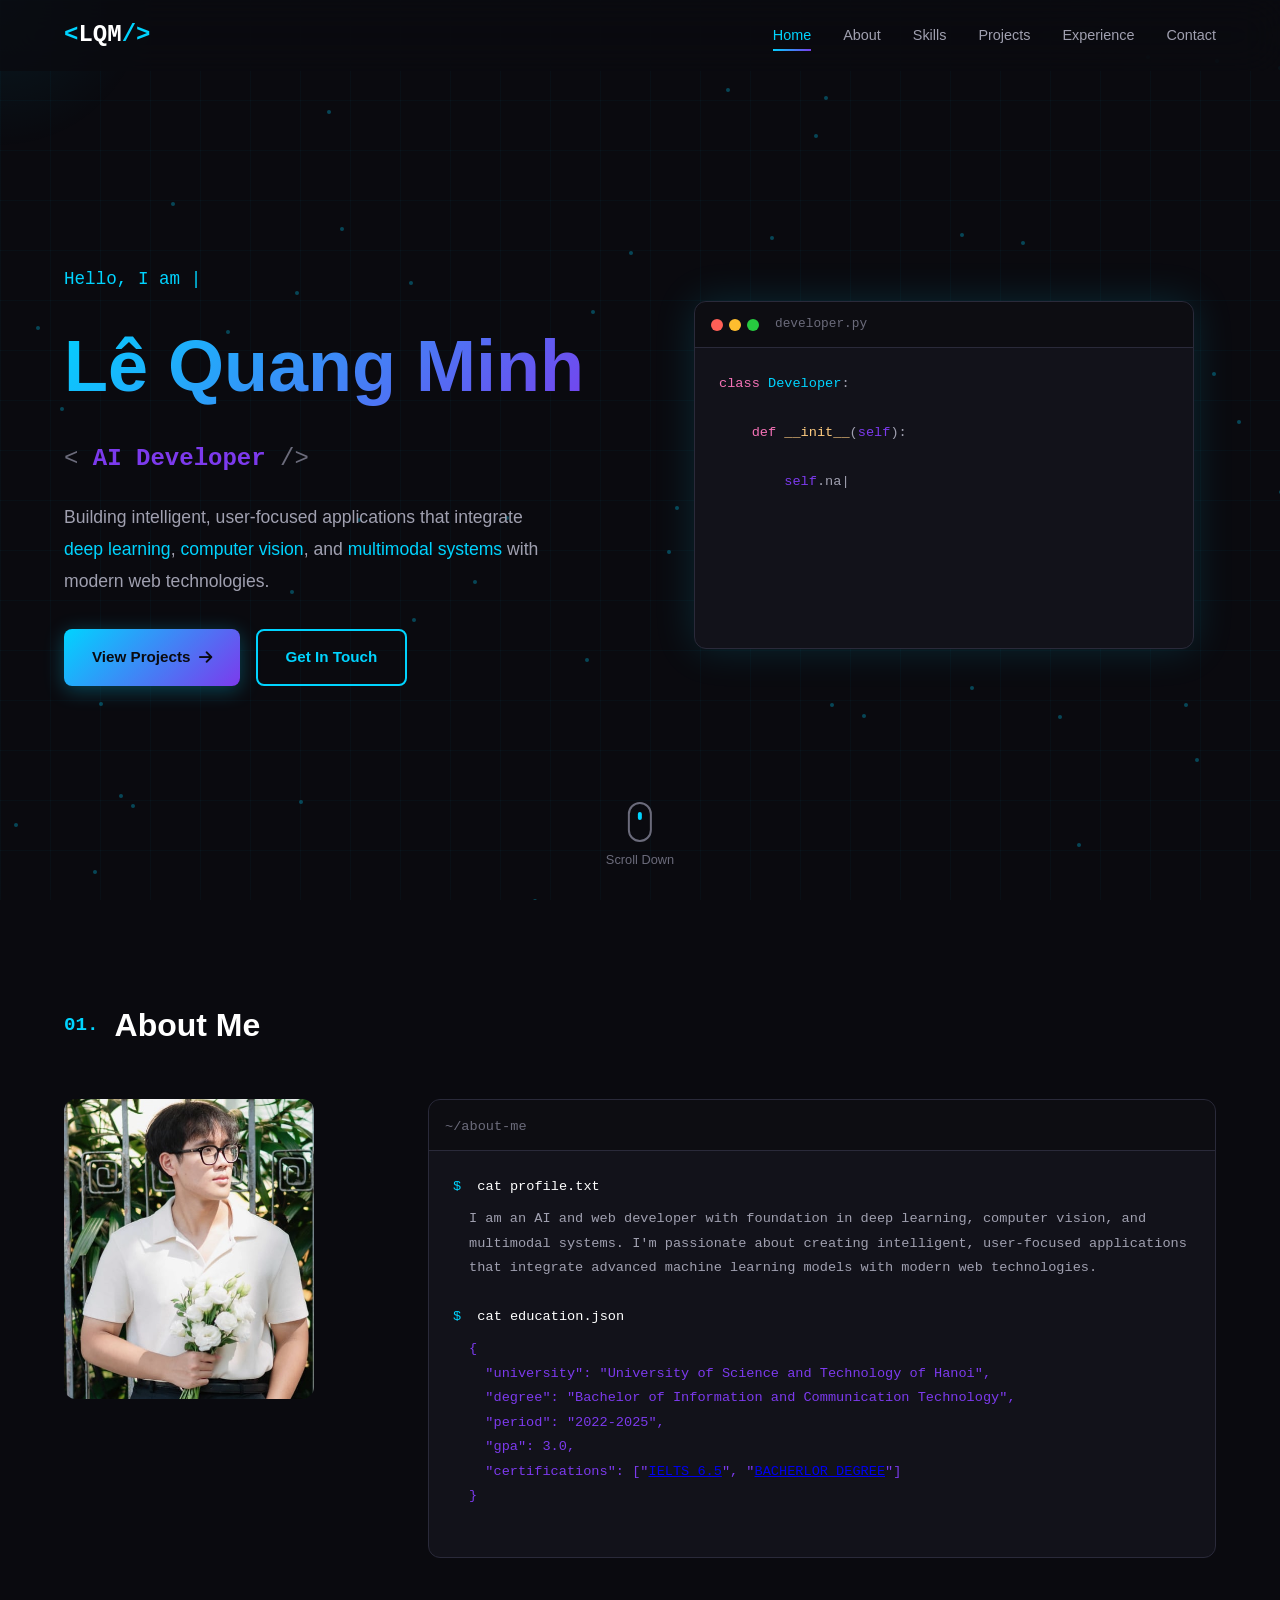
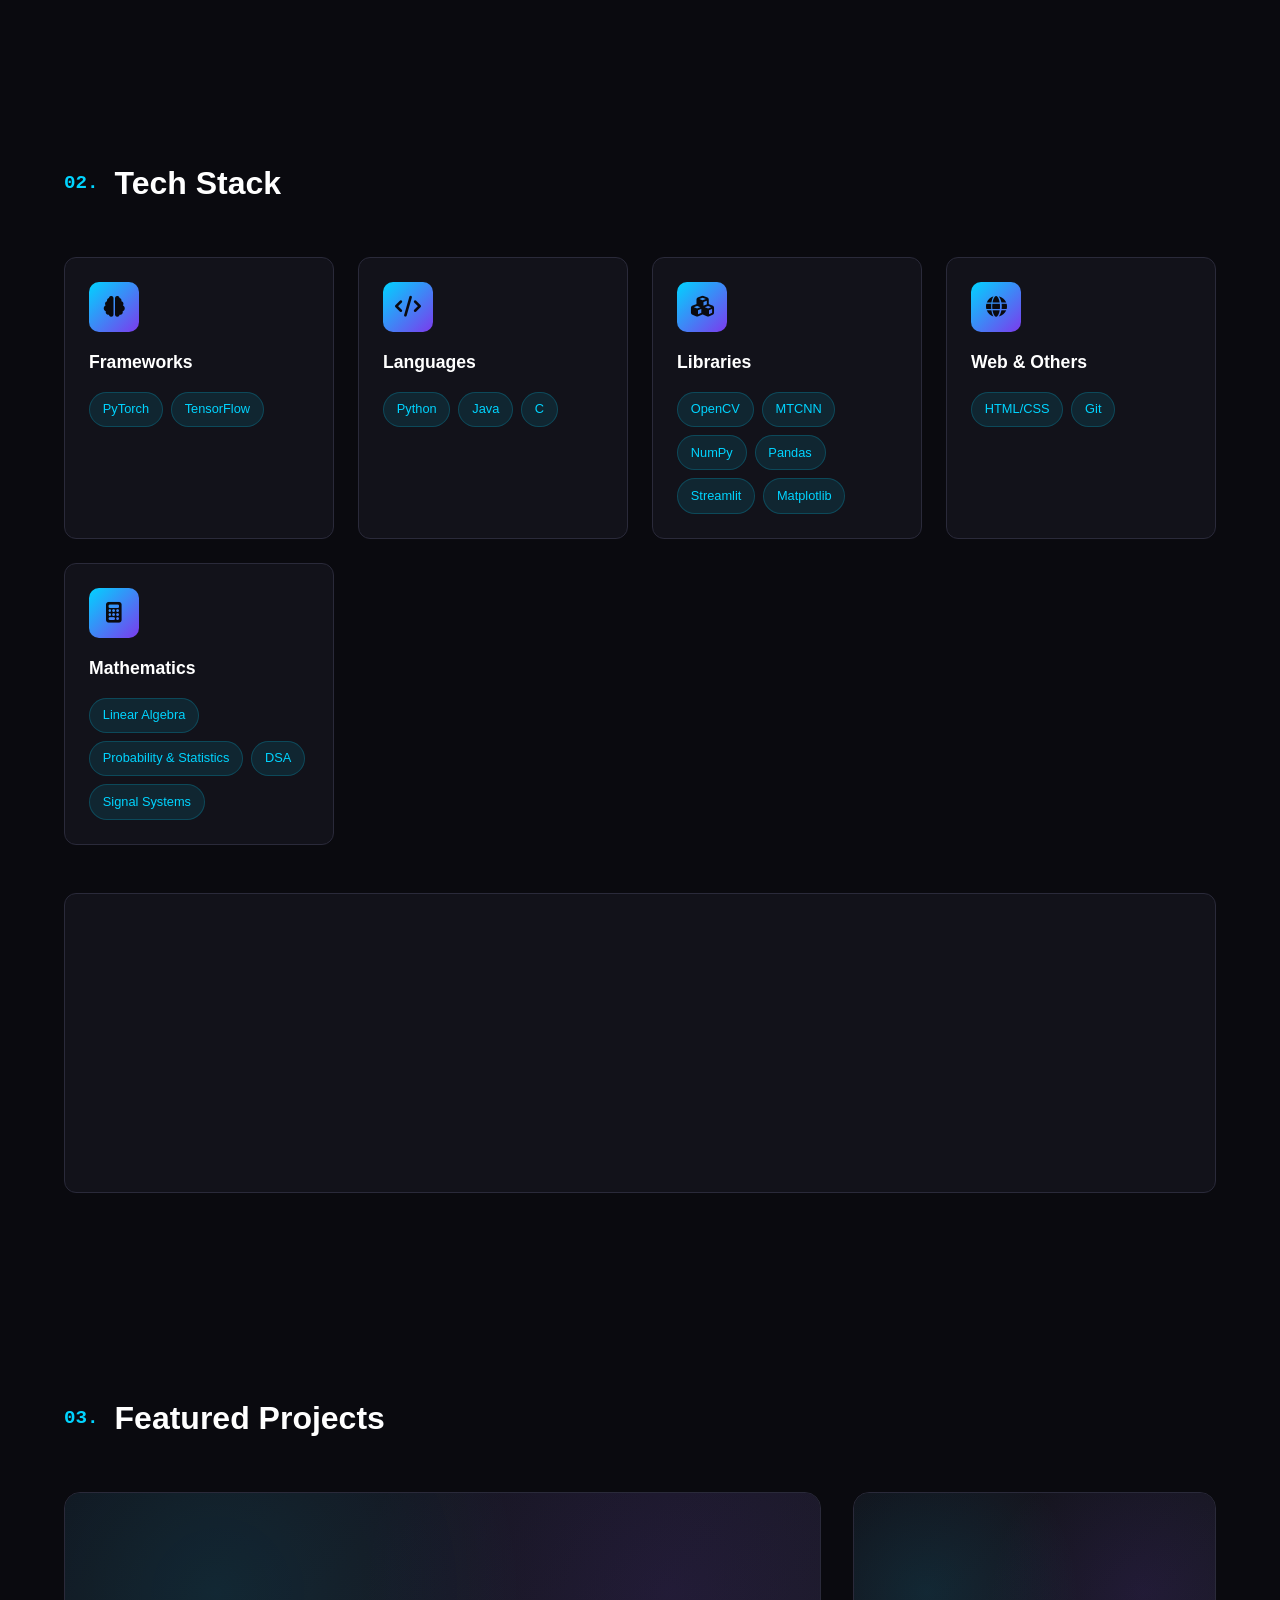
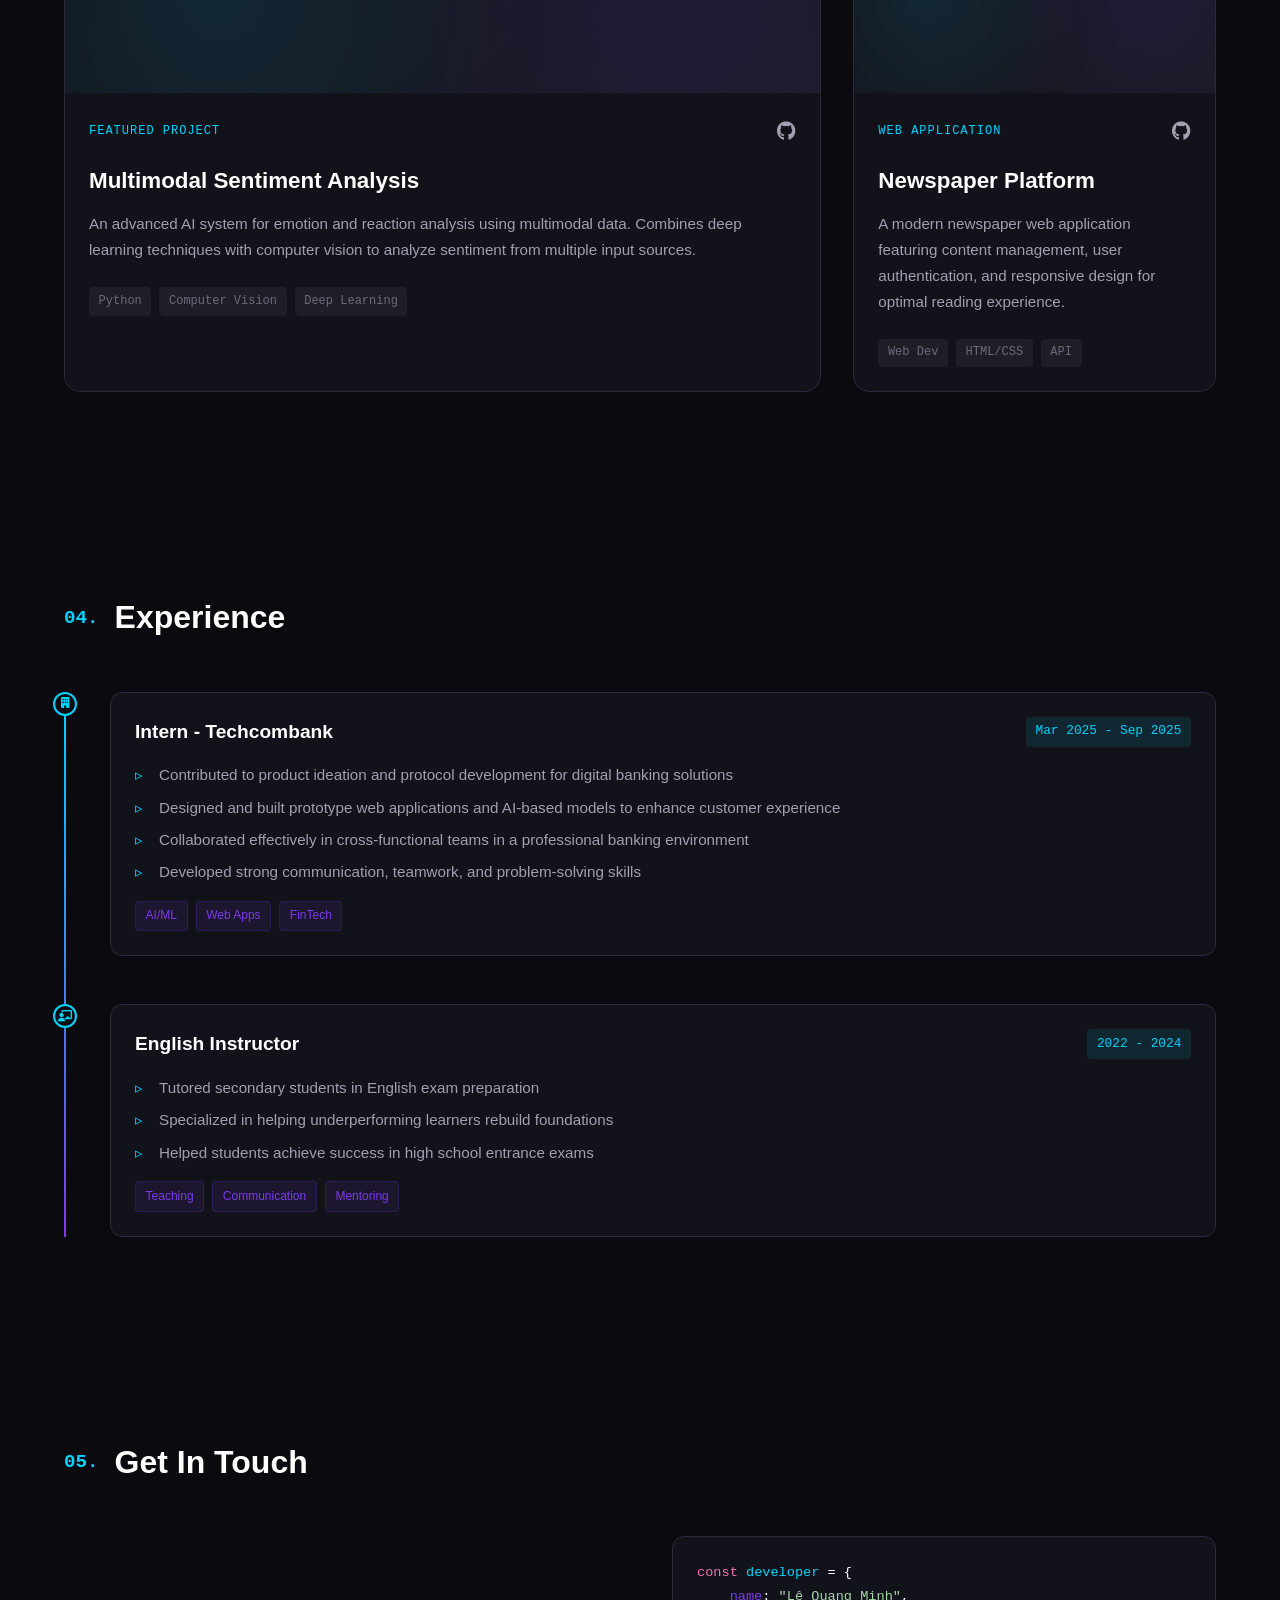
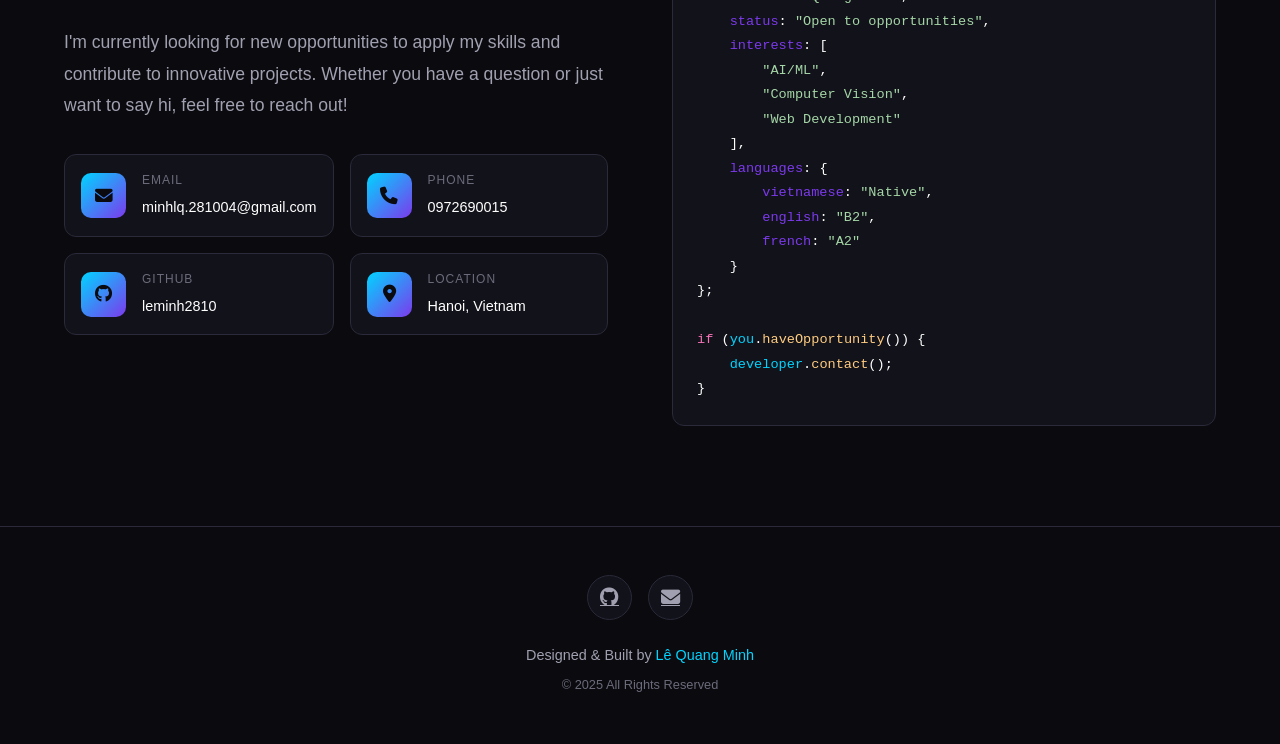
==== commit 1684dffb: "update degree" ====
--- a/index.html
+++ b/index.html
@@ -115,7 +115,7 @@
                         <div class="terminal-body">
                             <p><span class="prompt">$</span> cat profile.txt</p>
                             <p class="output">
-                                I am an AI and web developer with a strong foundation in deep learning, 
+                                I am an AI and web developer with foundation in deep learning, 
                                 computer vision, and multimodal systems. I'm passionate about creating 
                                 intelligent, user-focused applications that integrate advanced machine 
                                 learning models with modern web technologies.
@@ -126,8 +126,12 @@
                                 <p>&nbsp;&nbsp;"university": "University of Science and Technology of Hanoi",</p>
                                 <p>&nbsp;&nbsp;"degree": "Bachelor of Information and Communication Technology",</p>
                                 <p>&nbsp;&nbsp;"period": "2022-2025",</p>
-                                <p>&nbsp;&nbsp;"gpa": 3.2,</p>
-                                <p>&nbsp;&nbsp;"certifications": ["Cyber Security", "Google Data Analytics"]</p>
+                                <p>&nbsp;&nbsp;"gpa": 3.0,</p>
+                                <p>&nbsp;&nbsp;"certifications": ["<a href="ielts_certificate.pdf" target="_blank">IELTS 6.5</a>", "<a href="ielts_certificate.pdf" target="_blank">BACHERLOR DEGREE</a>"]
+                                    
+                                </p>
+                                
+
                                 <p>}</p>
                             </div>
                         </div>
@@ -166,7 +170,6 @@
                         <span class="skill-tag" data-level="95">Python</span>
                         <span class="skill-tag" data-level="80">Java</span>
                         <span class="skill-tag" data-level="75">C</span>
-                        <span class="skill-tag" data-level="85">SQL</span>
                     </div>
                 </div>
                 <div class="skill-category" data-aos="fade-up" data-aos-delay="200">
@@ -179,7 +182,7 @@
                         <span class="skill-tag" data-level="85">MTCNN</span>
                         <span class="skill-tag" data-level="88">NumPy</span>
                         <span class="skill-tag" data-level="85">Pandas</span>
-                        <span class="skill-tag" data-level="80">Scikit-learn</span>
+                       
                         <span class="skill-tag" data-level="75">Streamlit</span>
                         <span class="skill-tag" data-level="80">Matplotlib</span>
                     </div>
@@ -250,10 +253,9 @@
                         </p>
                         <div class="project-tech">
                             <span>Python</span>
-                            <span>PyTorch</span>
-                            <span>OpenCV</span>
+                            <span>Computer Vision</span>
                             <span>Deep Learning</span>
-                            <span>NLP</span>
+                            
                         </div>
                     </div>
                 </div>
@@ -285,7 +287,7 @@
                         <div class="project-tech">
                             <span>Web Dev</span>
                             <span>HTML/CSS</span>
-                            <span>Database</span>
+                            <span>API</span>
                         </div>
                     </div>
                 </div>
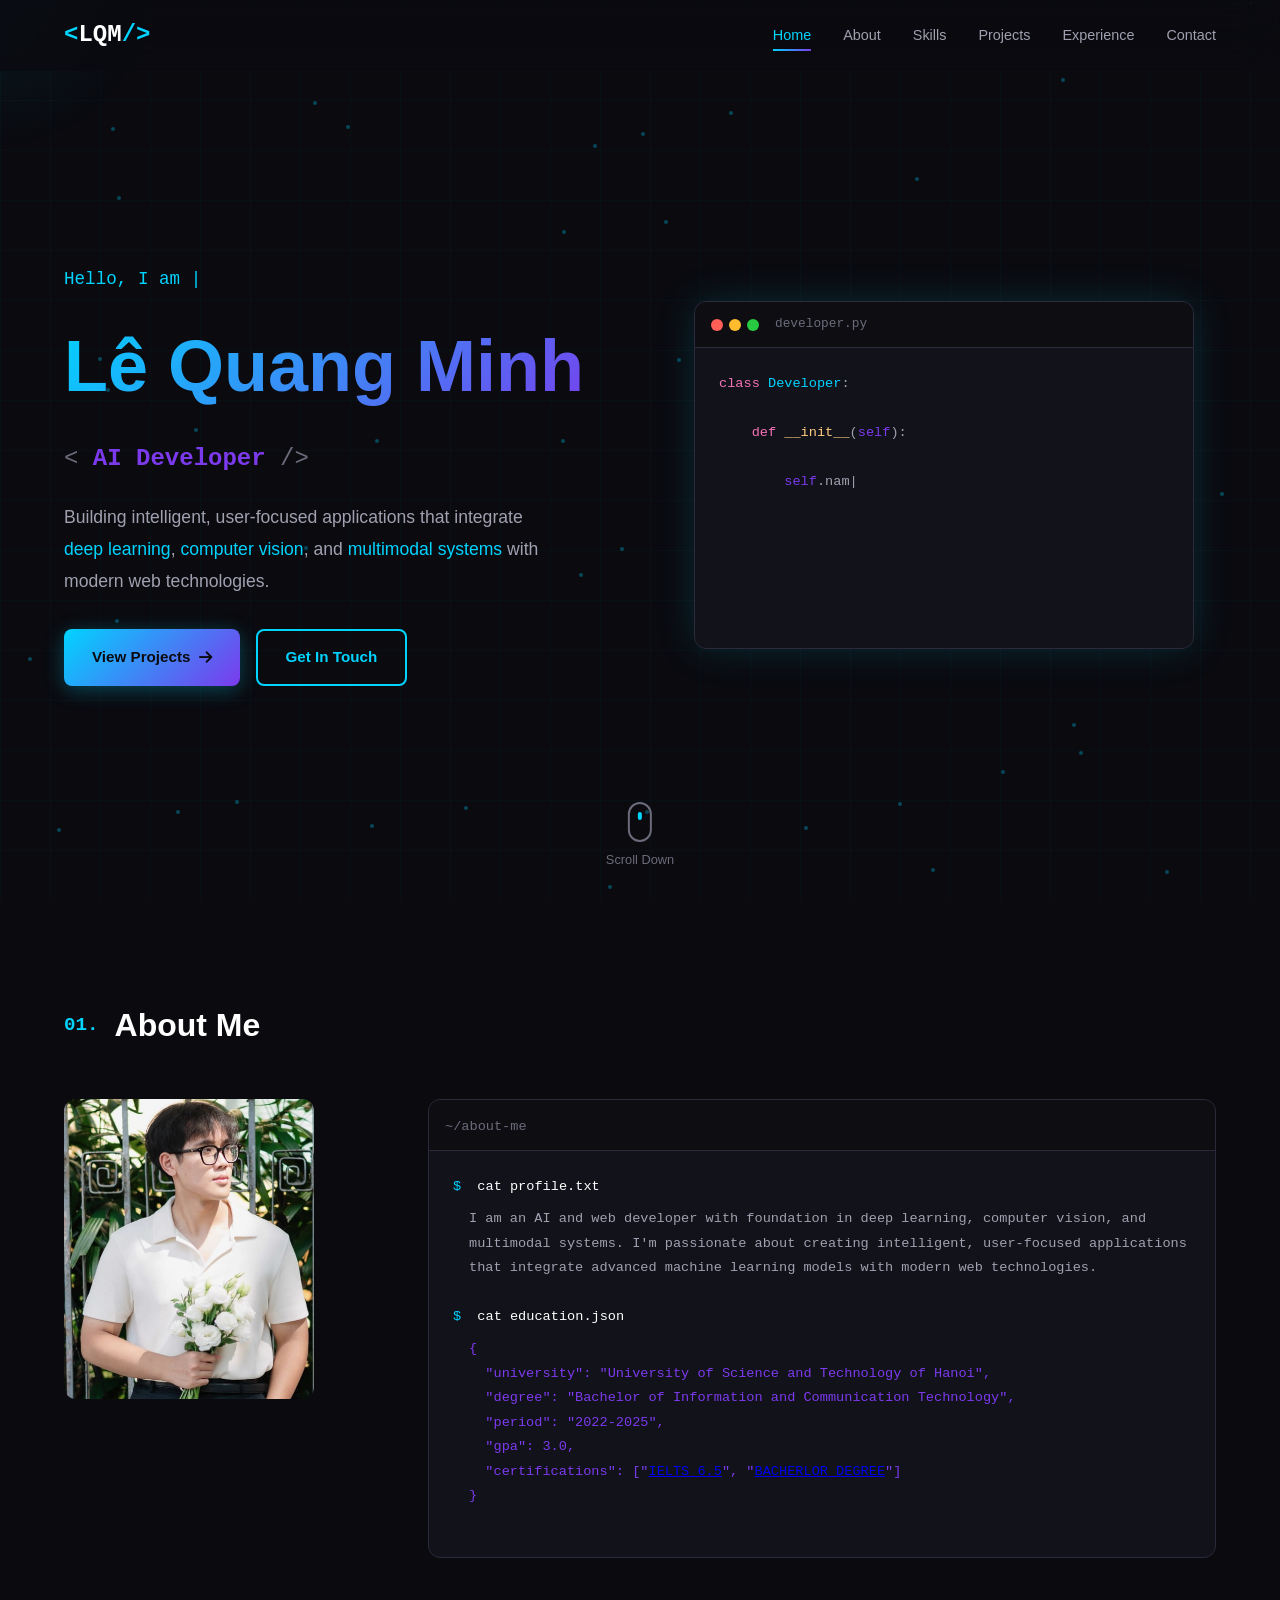
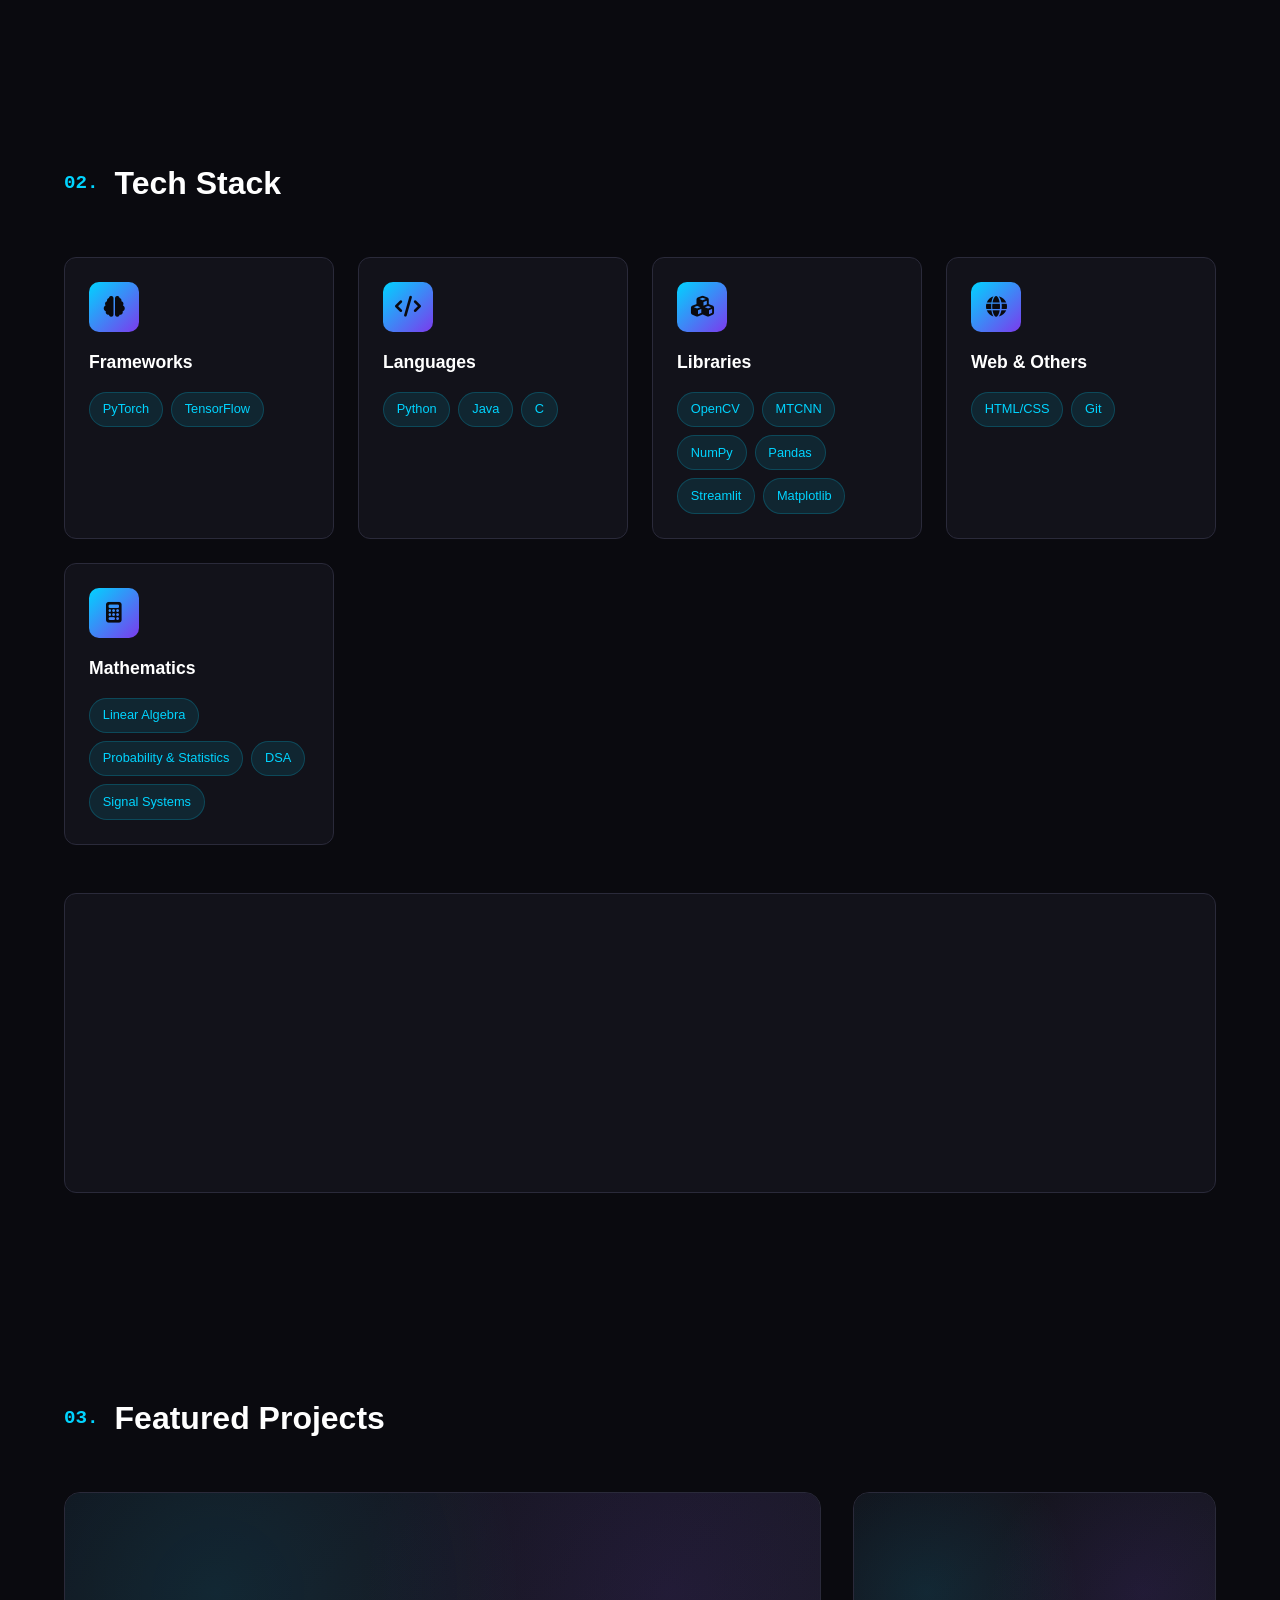
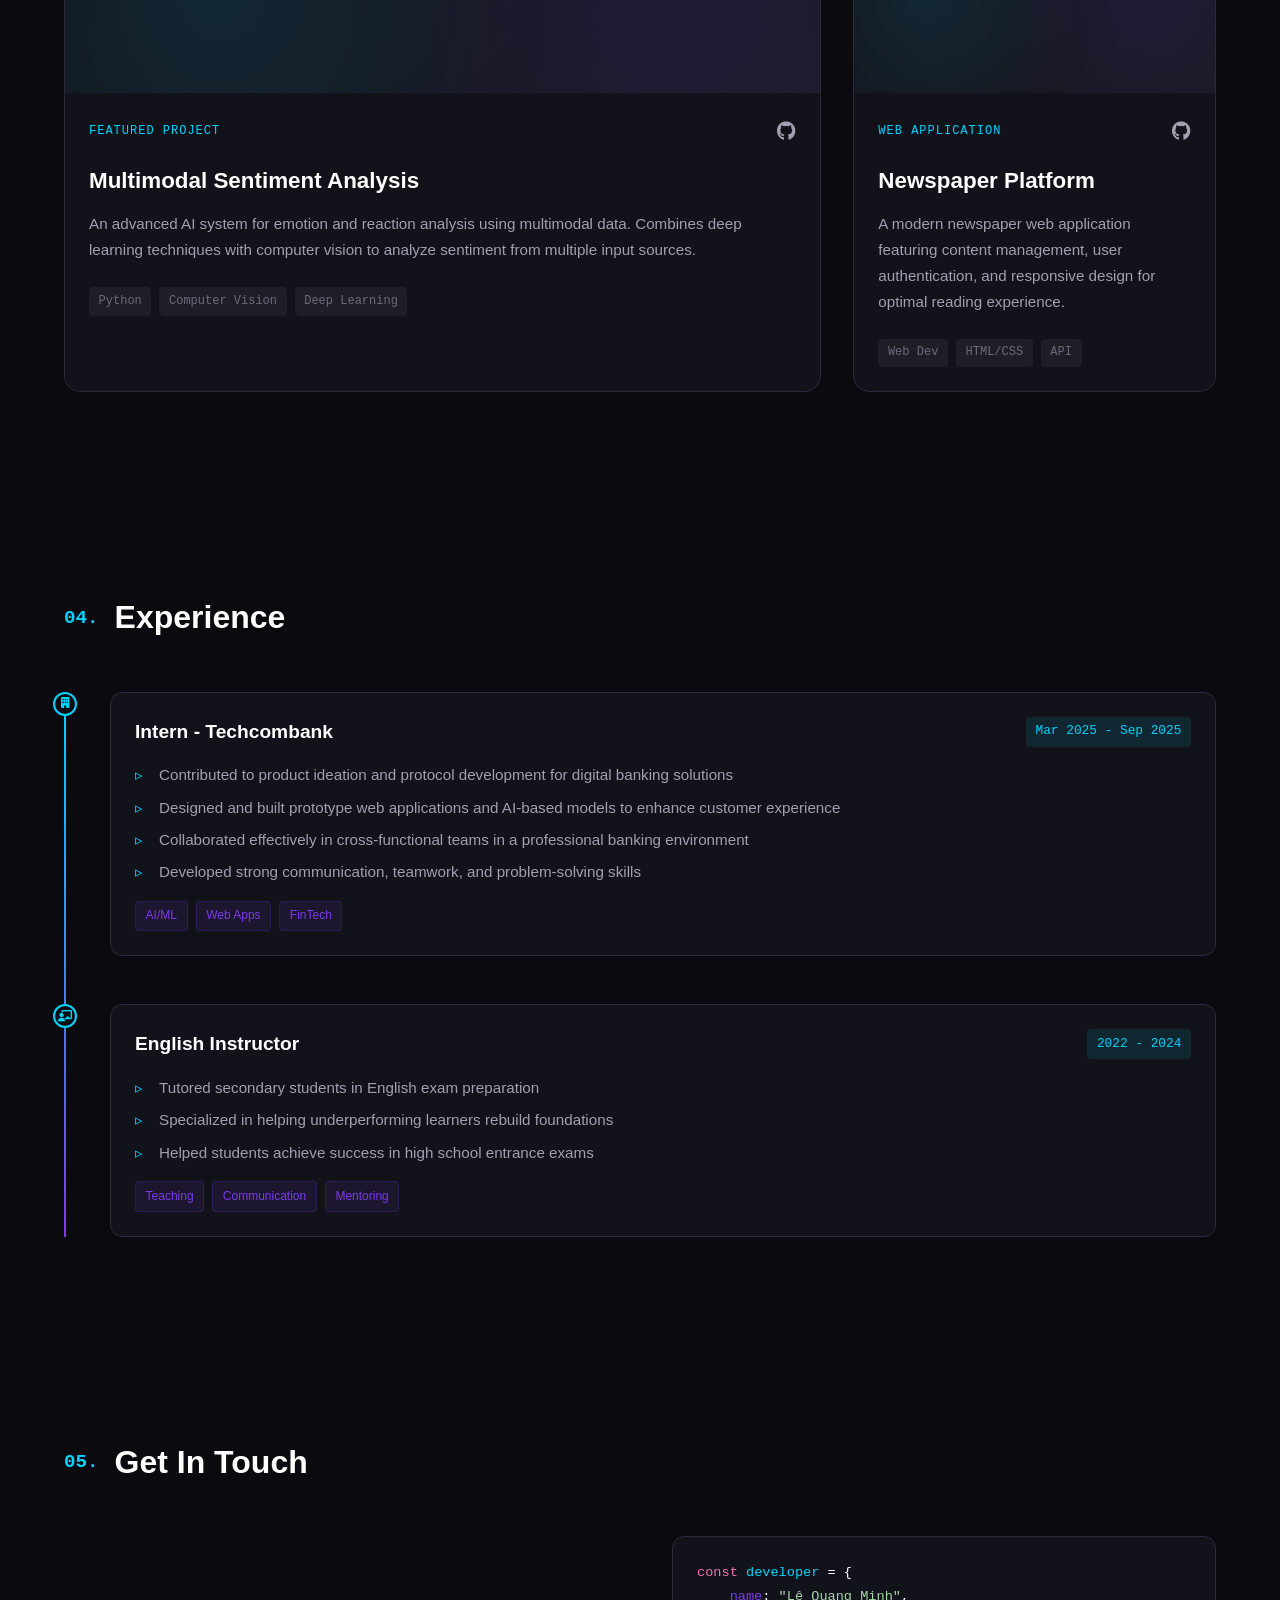
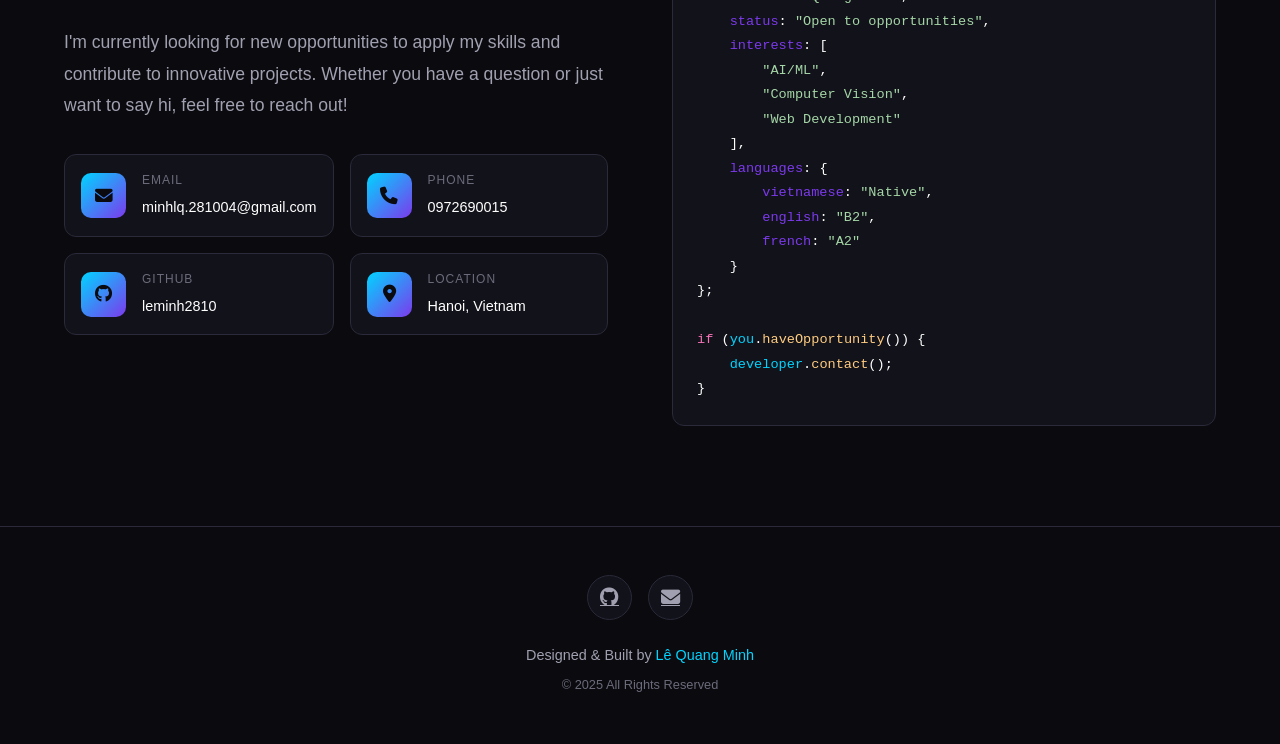
==== commit c71e95c4: "Update" ====
--- a/index.html
+++ b/index.html
@@ -127,7 +127,7 @@
                                 <p>&nbsp;&nbsp;"degree": "Bachelor of Information and Communication Technology",</p>
                                 <p>&nbsp;&nbsp;"period": "2022-2025",</p>
                                 <p>&nbsp;&nbsp;"gpa": 3.0,</p>
-                                <p>&nbsp;&nbsp;"certifications": ["<a href="ielts_certificate.pdf" target="_blank">IELTS 6.5</a>", "<a href="ielts_certificate.pdf" target="_blank">BACHERLOR DEGREE</a>"]
+                                <p>&nbsp;&nbsp;"certifications": ["<a href="ielts_certificate.pdf" target="_blank">IELTS 6.5</a>", "<a href="BachelorDG.pdf" target="_blank">BACHERLOR DEGREE</a>"]
                                     
                                 </p>
                                 
